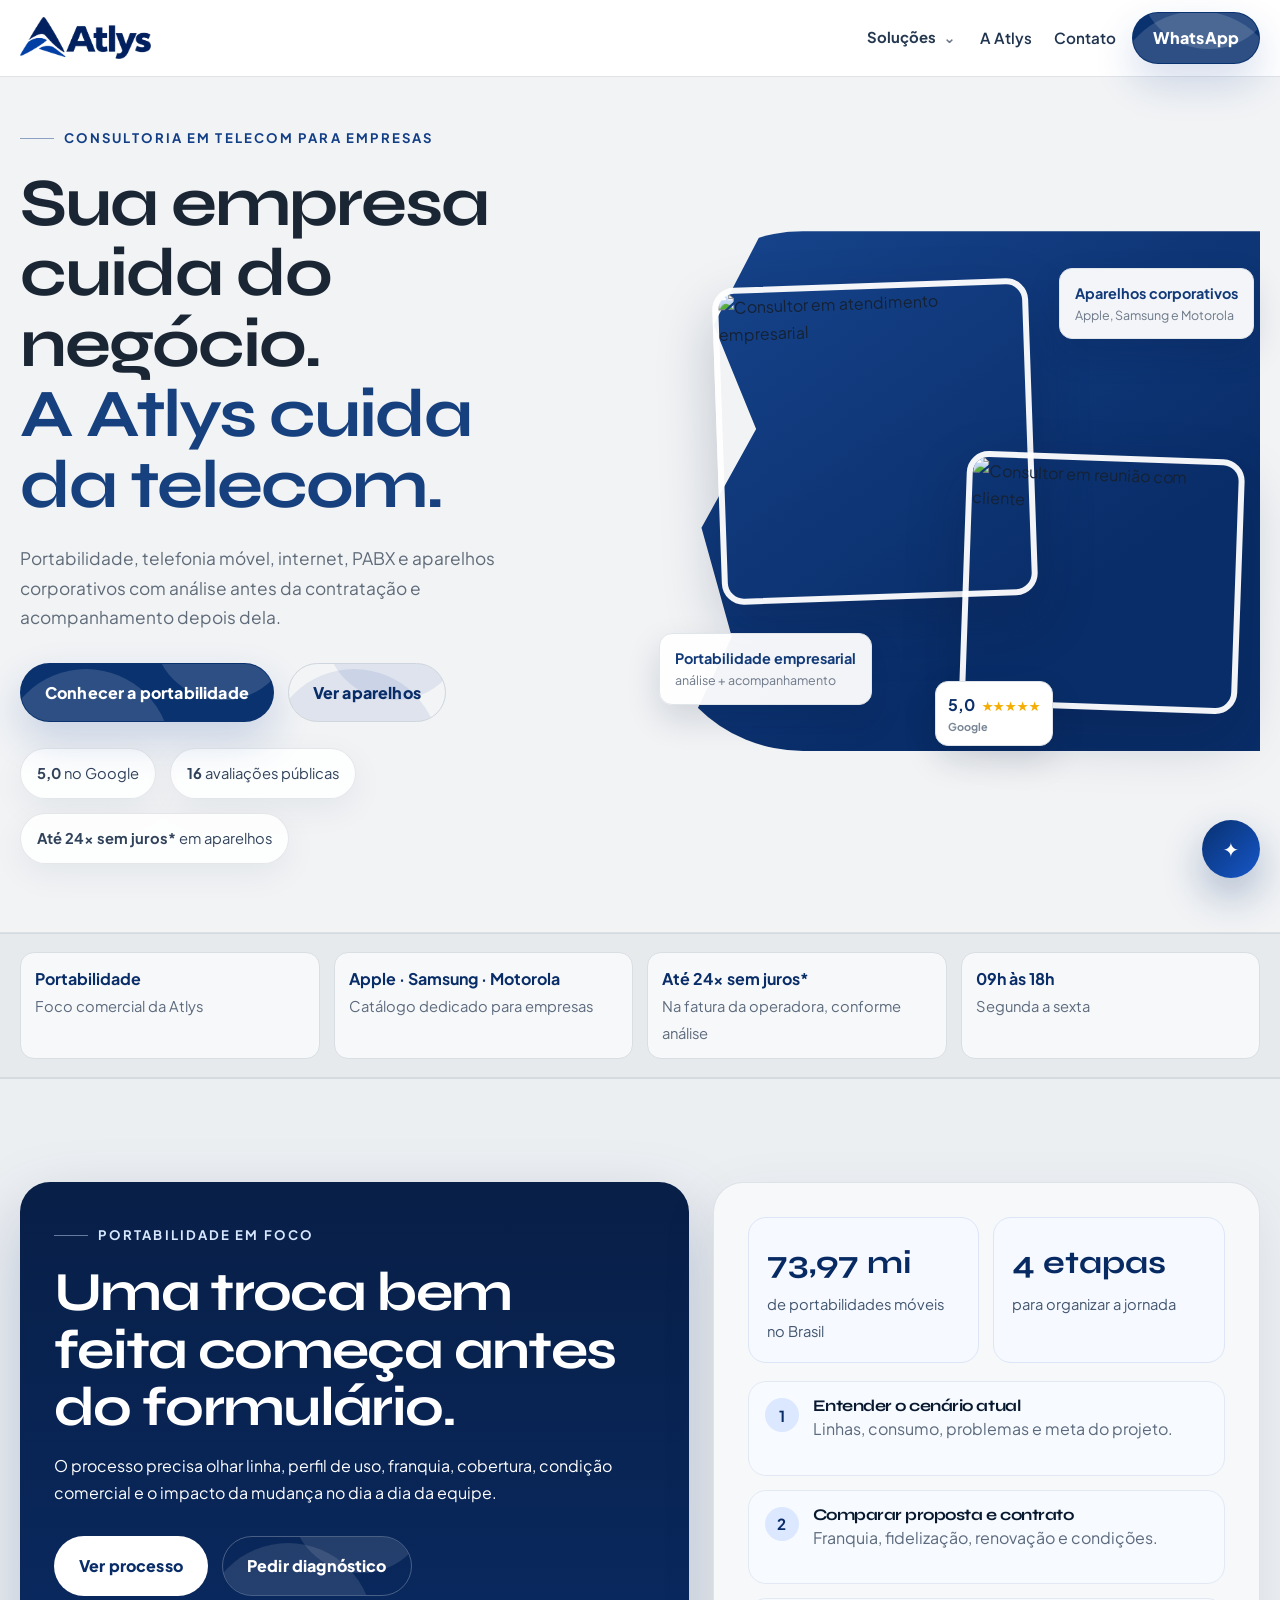
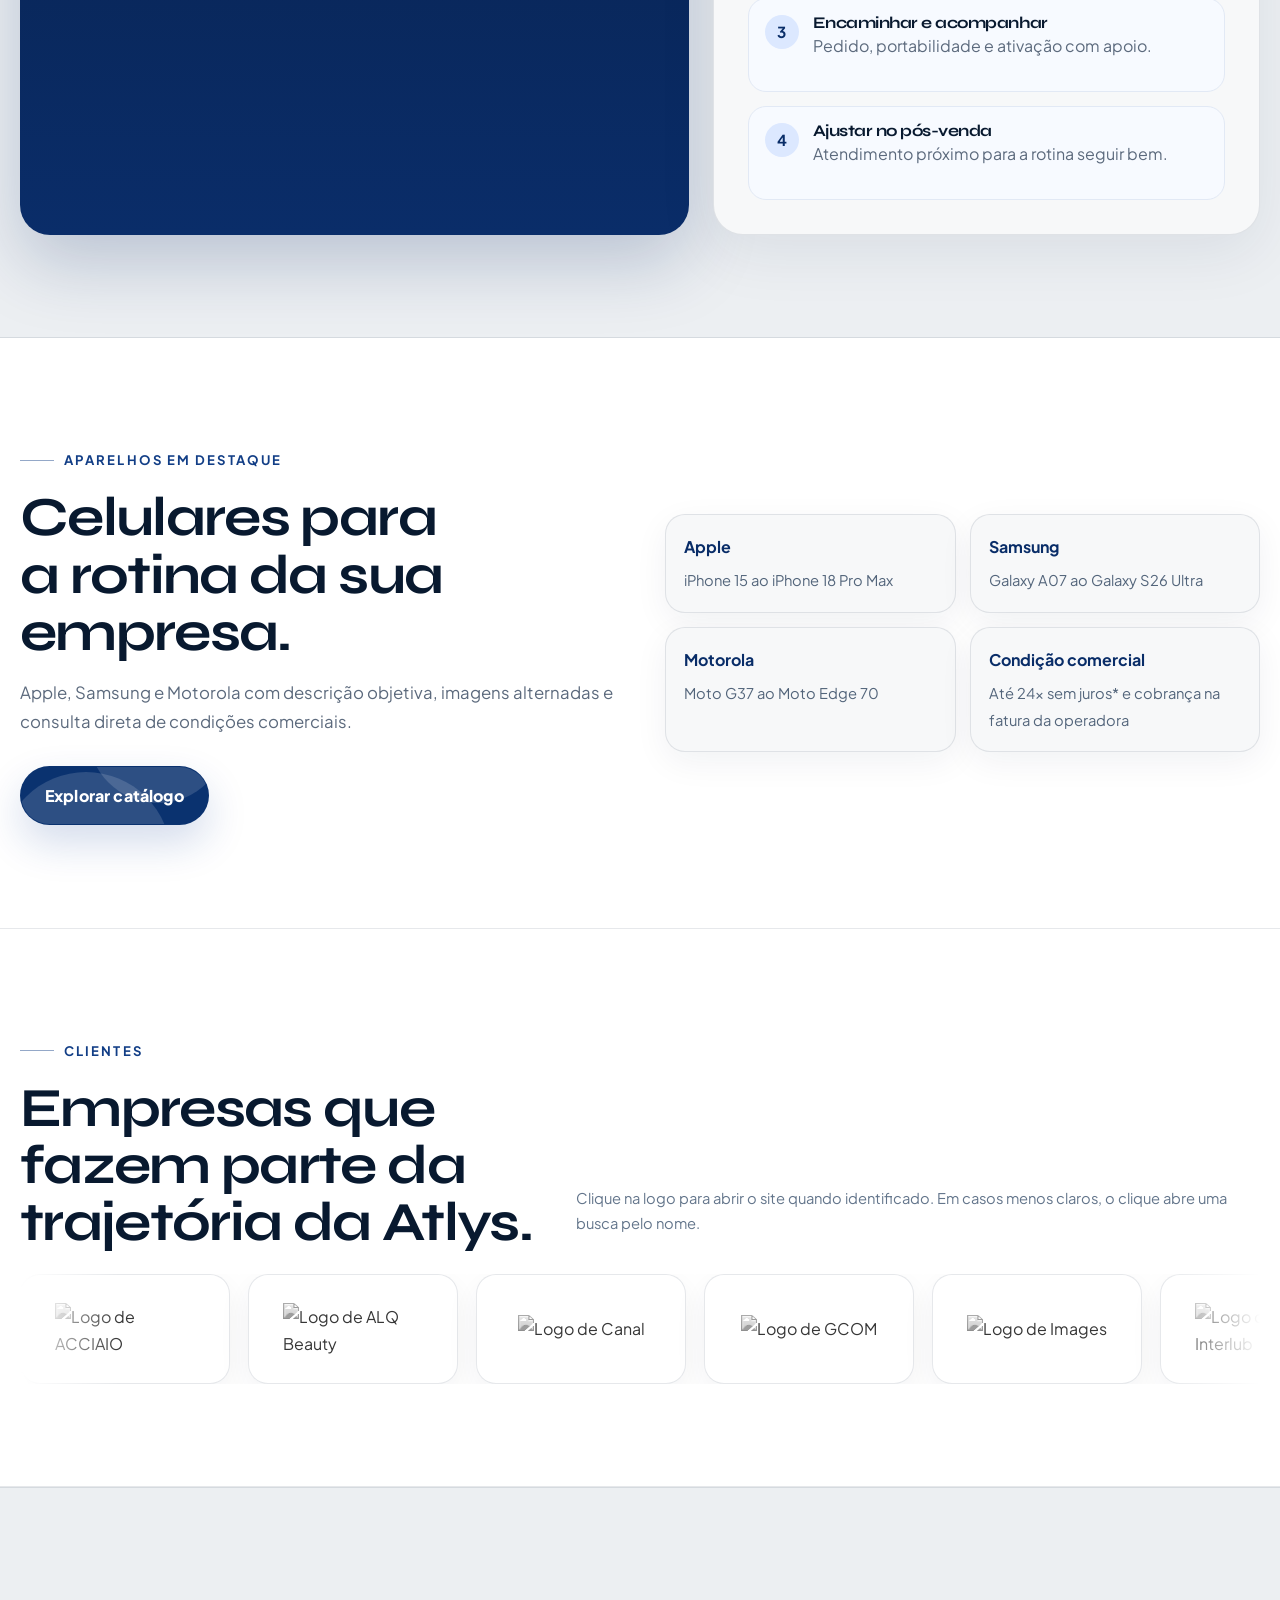
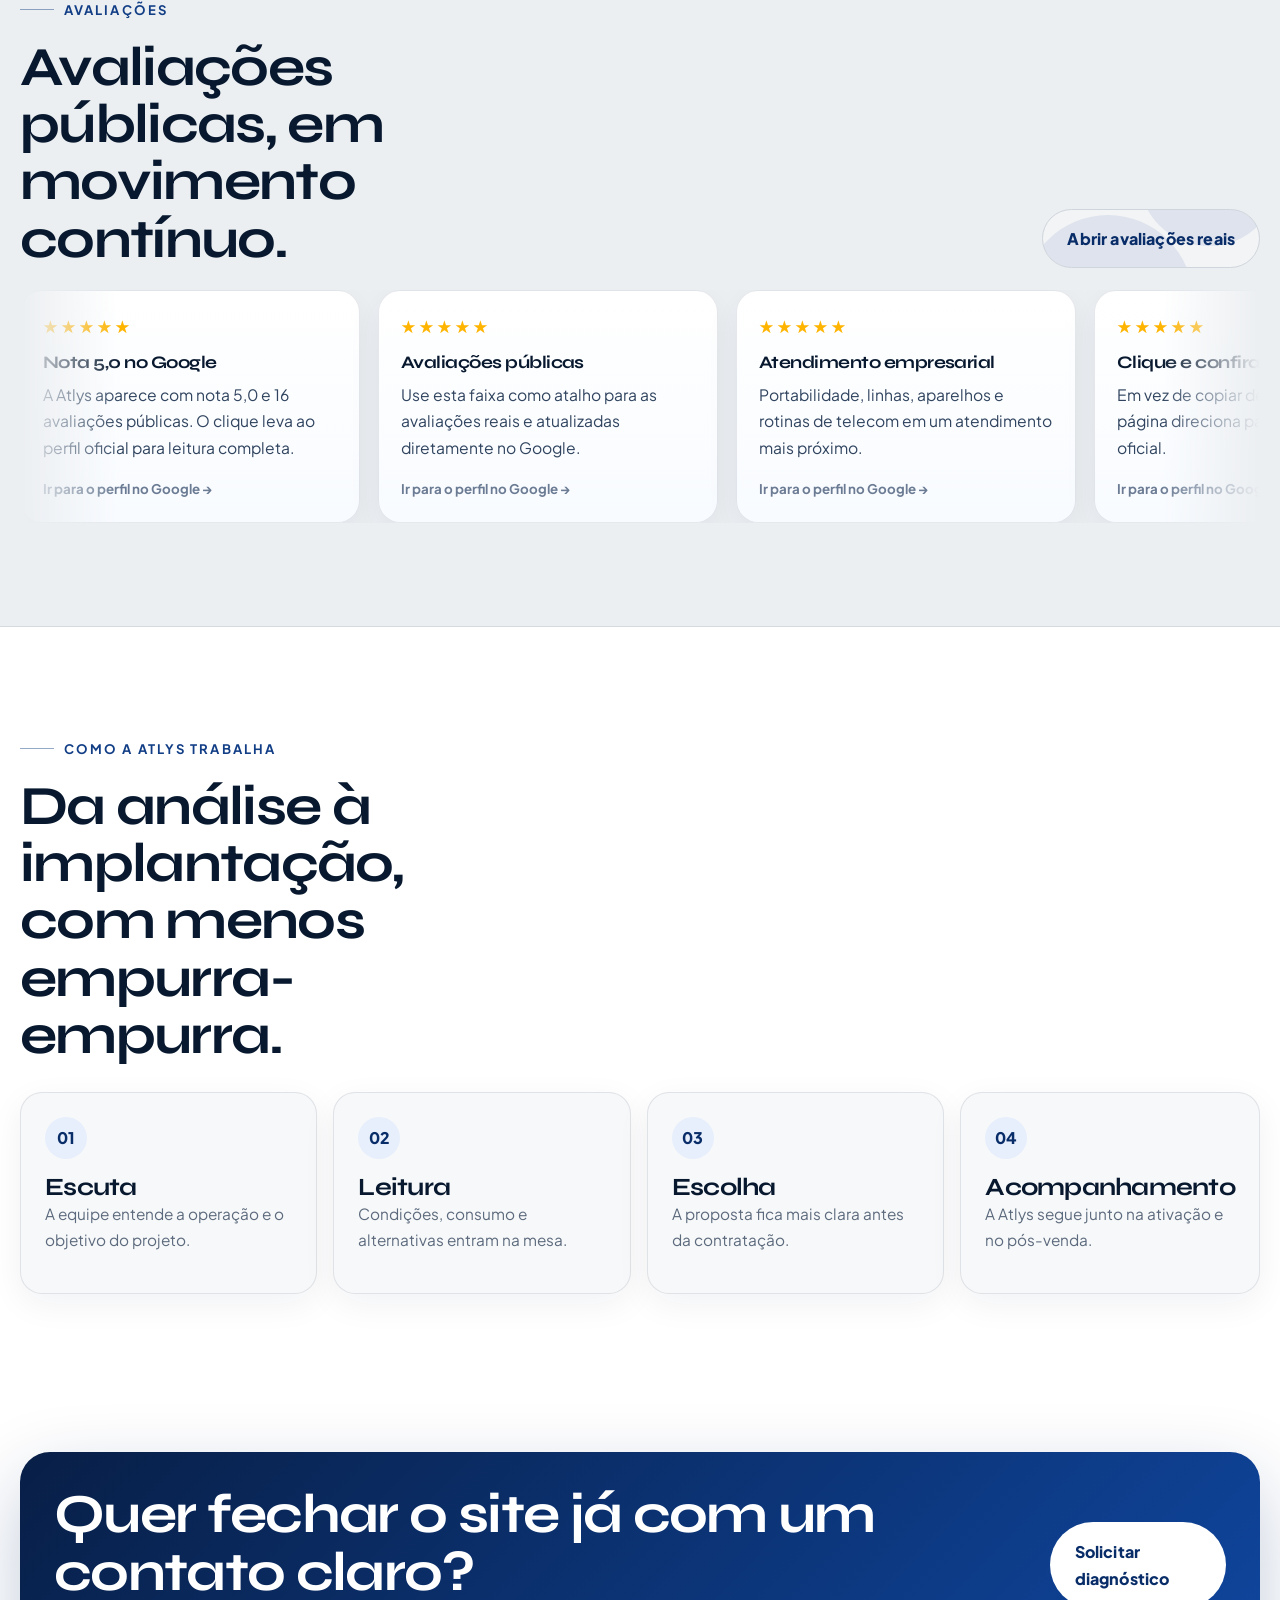
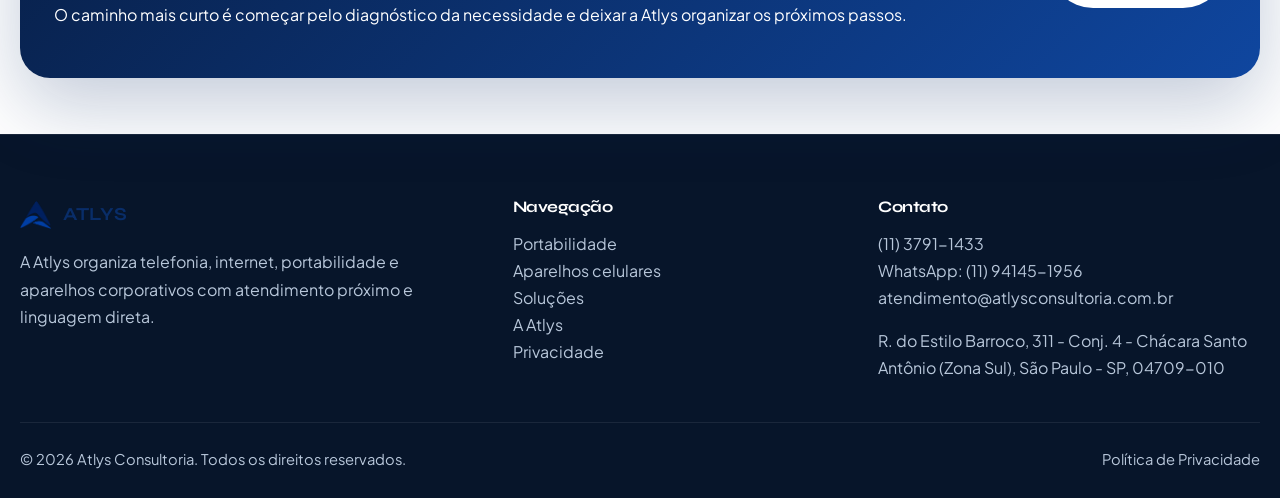
==== index.html @ c90320b7 "Add files via upload" ====
<!doctype html><html lang="pt-BR"><head><meta charset="utf-8"><meta name="viewport" content="width=device-width, initial-scale=1"><meta name="theme-color" content="#082a63"><title>Atlys Consultoria | Telecom empresarial com foco em portabilidade</title><meta name="description" content="Portabilidade empresarial, aparelhos celulares corporativos e soluções em telecom com atendimento consultivo."><meta name="robots" content="index,follow"><link rel="canonical" href="https://atlysconsultoria.com.br/"><link rel="icon" href="assets/img/logo/favicon.png" type="image/png"><link rel="stylesheet" href="assets/css/styles.css"><meta property="og:title" content="Atlys Consultoria | Telecom empresarial com foco em portabilidade"><meta property="og:description" content="Portabilidade empresarial, aparelhos celulares corporativos e soluções em telecom com atendimento consultivo."><meta property="og:type" content="website"><meta property="og:locale" content="pt_BR"></head><body>
<div class="preloader" id="preloader"><div class="loader-mark"><img class="loader-symbol" src="assets/img/logo/atlys-symbol.png" alt="Atlys símbolo"><div class="loader-word">ATLYS</div><div class="loader-sub">Consultoria em telecom</div></div></div>
<a class="skip" href="#conteudo">Ir para o conteúdo</a>
<header class="site-header"><div class="container header-inner header-compact"><a class="brand" href="index.html" aria-label="Atlys Consultoria"><img src="assets/img/logo/atlys-full.png" alt="Atlys"></a><div class="header-right"><nav class="nav compact-nav" aria-label="Navegação principal"><details class="nav-dropdown"><summary class="">Soluções</summary><div class="nav-dropdown-menu"><a href="portabilidade.html">Portabilidade</a><a href="aparelhos.html">Aparelhos celulares</a><a href="solucoes.html">Todas as soluções</a></div></details><a class="" href="sobre.html">A Atlys</a><a class="" href="contato.html">Contato</a></nav><a class="btn-blob primary header-cta" href="https://wa.me/5511941451956" target="_blank" rel="noopener"><span>WhatsApp</span></a><button class="menu-btn" id="menuBtn" aria-expanded="false" aria-controls="mobileMenu">Menu</button></div></div></header><nav class="mobile-menu" id="mobileMenu" aria-label="Menu móvel"><a href="portabilidade.html">Portabilidade</a><a href="aparelhos.html">Aparelhos celulares</a><a href="solucoes.html">Todas as soluções</a><a href="sobre.html">A Atlys</a><a href="contato.html">Contato</a><a href="https://wa.me/5511941451956" target="_blank" rel="noopener">WhatsApp</a></nav>
<main id="conteudo">
<section class="hero-v2"><div class="container hero-v2-grid"><div class="hero-v2-copy enter"><p class="eyebrow">Consultoria em telecom para empresas</p><h1>Sua empresa cuida do negócio.<br><span>A Atlys cuida da telecom.</span></h1><p class="lead">Portabilidade, telefonia móvel, internet, PABX e aparelhos corporativos com análise antes da contratação e acompanhamento depois dela.</p><div class="hero-actions"><a class="btn-blob primary" href="portabilidade.html"><span>Conhecer a portabilidade</span></a><a class="btn-blob secondary" href="aparelhos.html"><span>Ver aparelhos</span></a></div><div class="hero-proof"><span><strong>5,0</strong> no Google</span><span><strong>16</strong> avaliações públicas</span><span><strong>Até 24x sem juros*</strong> em aparelhos</span></div></div><div class="hero-v2-visual enter" aria-label="Atendimento consultivo Atlys"><div class="hero-v2-shape"></div><div class="consultant consultant-a"><img src="assets/img/misc/consultor-1.jpg" alt="Consultor em atendimento empresarial"></div><div class="consultant consultant-b"><img src="assets/img/misc/consultor-2.jpg" alt="Consultor em reunião com cliente"></div><div class="hero-float hero-float-a"><strong>Portabilidade empresarial</strong><span>análise + acompanhamento</span></div><div class="hero-float hero-float-b"><strong>Aparelhos corporativos</strong><span>Apple, Samsung e Motorola</span></div><div class="hero-rating"><strong>5,0</strong><span>★★★★★</span><small>Google</small></div></div></div></section><div class="trustbar"><div class="container trust-grid">
  <div class="trust-item"><strong>Portabilidade</strong><span>Foco comercial da Atlys</span></div>
  <div class="trust-item"><strong>Apple · Samsung · Motorola</strong><span>Catálogo dedicado para empresas</span></div>
  <div class="trust-item"><strong>Até 24x sem juros*</strong><span>Na fatura da operadora, conforme análise</span></div>
  <div class="trust-item"><strong>09h às 18h</strong><span>Segunda a sexta</span></div>
</div></div>
<section class="section soft"><div class="container port-spotlight">
  <article class="port-card enter">
    <p class="eyebrow" style="color:#d7e7ff">Portabilidade em foco</p>
    <h2>Uma troca bem feita começa antes do formulário.</h2>
    <p style="margin-top:16px">O processo precisa olhar linha, perfil de uso, franquia, cobertura, condição comercial e o impacto da mudança no dia a dia da equipe.</p>
    <div class="hero-actions"><a class="btn-blob light" href="portabilidade.html"><span>Ver processo</span></a><a class="btn-blob ghost" href="contato.html?assunto=portabilidade"><span>Pedir diagnóstico</span></a></div>
  </article>
  <article class="port-summary enter">
    <div class="metrics">
      <div class="metric" style="background:#f6f9ff;border:1px solid #dce6f6"><strong style="color:#082a63">73,97 mi</strong><span style="color:#42566f">de portabilidades móveis no Brasil</span></div>
      <div class="metric" style="background:#f6f9ff;border:1px solid #dce6f6"><strong style="color:#082a63">4 etapas</strong><span style="color:#42566f">para organizar a jornada</span></div>
    </div>
    <div class="port-steps">
      <div class="port-step"><strong>1</strong><div><h3 style="font-size:1.02rem">Entender o cenário atual</h3><p>Linhas, consumo, problemas e meta do projeto.</p></div></div>
      <div class="port-step"><strong>2</strong><div><h3 style="font-size:1.02rem">Comparar proposta e contrato</h3><p>Franquia, fidelização, renovação e condições.</p></div></div>
      <div class="port-step"><strong>3</strong><div><h3 style="font-size:1.02rem">Encaminhar e acompanhar</h3><p>Pedido, portabilidade e ativação com apoio.</p></div></div>
      <div class="port-step"><strong>4</strong><div><h3 style="font-size:1.02rem">Ajustar no pós-venda</h3><p>Atendimento próximo para a rotina seguir bem.</p></div></div>
    </div>
  </article>
</div></section>
<section class="section"><div class="container devices-teaser">
  <div class="enter">
    <p class="eyebrow">Aparelhos em destaque</p>
    <h2 class="section-title">Celulares para a rotina da sua empresa.</h2>
    <p class="section-copy" style="margin-top:18px">Apple, Samsung e Motorola com descrição objetiva, imagens alternadas e consulta direta de condições comerciais.</p>
    <div class="hero-actions"><a class="btn-blob primary" href="aparelhos.html"><span>Explorar catálogo</span></a></div>
  </div>
  <div class="devices-grid-mini enter">
    <div class="device-mini"><strong>Apple</strong><span>iPhone 15 ao iPhone 18 Pro Max</span></div>
    <div class="device-mini"><strong>Samsung</strong><span>Galaxy A07 ao Galaxy S26 Ultra</span></div>
    <div class="device-mini"><strong>Motorola</strong><span>Moto G37 ao Moto Edge 70</span></div>
    <div class="device-mini"><strong>Condição comercial</strong><span>Até 24x sem juros* e cobrança na fatura da operadora</span></div>
  </div>
</div></section>
<section class="section marquee-section"><div class="container">
  <div class="marquee-header"><div><p class="eyebrow">Clientes</p><h2 class="section-title" style="max-width:15ch">Empresas que fazem parte da trajetória da Atlys.</h2></div><p class="notice">Clique na logo para abrir o site quando identificado. Em casos menos claros, o clique abre uma busca pelo nome.</p></div>
  <div class="marquee"><div class="marquee-track slow"><a class="client-pill" href="https://www.acciaio.com.br/" target="_blank" rel="noopener" aria-label="Abrir site de ACCIAIO"><img src="assets/img/clients/acciaio.png" alt="Logo de ACCIAIO"></a><a class="client-pill" href="https://www.alqbeauty.com.br/" target="_blank" rel="noopener" aria-label="Abrir site de ALQ Beauty"><img src="assets/img/clients/alq.png" alt="Logo de ALQ Beauty"></a><a class="client-pill" href="https://www.google.com/search?q=Canal+empresa+site+oficial" target="_blank" rel="noopener" aria-label="Abrir site de Canal"><img src="assets/img/clients/canal.png" alt="Logo de Canal"></a><a class="client-pill" href="https://www.gcom.com.br/Cloud/Home/About.aspx" target="_blank" rel="noopener" aria-label="Abrir site de GCOM"><img src="assets/img/clients/gcom.jpg" alt="Logo de GCOM"></a><a class="client-pill" href="https://www.google.com/search?q=Images+empresa+site+oficial" target="_blank" rel="noopener" aria-label="Abrir site de Images"><img src="assets/img/clients/images.png" alt="Logo de Images"></a><a class="client-pill" href="https://interlub.com/pt/" target="_blank" rel="noopener" aria-label="Abrir site de Interlub"><img src="assets/img/clients/interlub.png" alt="Logo de Interlub"></a><a class="client-pill" href="https://www.google.com/search?q=Ibiza+empresa+site+oficial" target="_blank" rel="noopener" aria-label="Abrir site de Ibiza"><img src="assets/img/clients/logo-ibiza.jpg" alt="Logo de Ibiza"></a><a class="client-pill" href="https://www.tumkus.com.br/" target="_blank" rel="noopener" aria-label="Abrir site de Tumkus"><img src="assets/img/clients/logo-tumkus.jpg" alt="Logo de Tumkus"></a><a class="client-pill" href="https://www.google.com/search?q=Mamuth+empresa+site+oficial" target="_blank" rel="noopener" aria-label="Abrir site de Mamuth"><img src="assets/img/clients/mamuth.jpg" alt="Logo de Mamuth"></a><a class="client-pill" href="https://www.google.com/search?q=Mavi+empresa+site+oficial" target="_blank" rel="noopener" aria-label="Abrir site de Mavi"><img src="assets/img/clients/mavi.jpg" alt="Logo de Mavi"></a><a class="client-pill" href="https://www.google.com/search?q=Monte+Life+empresa+site+oficial" target="_blank" rel="noopener" aria-label="Abrir site de Monte Life"><img src="assets/img/clients/monte-life.jpg" alt="Logo de Monte Life"></a><a class="client-pill" href="https://www.google.com/search?q=Omega+empresa+site+oficial" target="_blank" rel="noopener" aria-label="Abrir site de Omega"><img src="assets/img/clients/omega.png" alt="Logo de Omega"></a><a class="client-pill" href="https://www.google.com/search?q=Sinarmas+site+oficial" target="_blank" rel="noopener" aria-label="Abrir site de Sinarmas"><img src="assets/img/clients/sinarmas.png" alt="Logo de Sinarmas"></a><a class="client-pill" href="https://www.solupack.com.br/pt/" target="_blank" rel="noopener" aria-label="Abrir site de Solupack"><img src="assets/img/clients/solupack.png" alt="Logo de Solupack"></a><a class="client-pill" href="https://www.google.com/search?q=Vera+Cruz+empresa+site+oficial" target="_blank" rel="noopener" aria-label="Abrir site de Vera Cruz"><img src="assets/img/clients/vera-cruz.png" alt="Logo de Vera Cruz"></a><a class="client-pill" href="https://www.google.com/search?q=Vortex+empresa+site+oficial" target="_blank" rel="noopener" aria-label="Abrir site de Vortex"><img src="assets/img/clients/vortex.png" alt="Logo de Vortex"></a><a class="client-pill" href="https://www.google.com/search?q=AMS+empresa+site+oficial" target="_blank" rel="noopener" aria-label="Abrir site de AMS"><img src="assets/img/clients/logo-ams.jpg" alt="Logo de AMS"></a><a class="client-pill" href="https://www.google.com/search?q=Livro+ou+Livre+empresa+site+oficial" target="_blank" rel="noopener" aria-label="Abrir site de Livre"><img src="assets/img/clients/logo-livre.png" alt="Logo de Livre"></a><a class="client-pill" href="https://www.google.com/search?q=Everton+35+anos+empresa+site+oficial" target="_blank" rel="noopener" aria-label="Abrir site de Everton 35 anos"><img src="assets/img/clients/logo-everton-35-anos.png" alt="Logo de Everton 35 anos"></a><a class="client-pill" href="https://luporini.com.br/" target="_blank" rel="noopener" aria-label="Abrir site de Luporini"><img src="assets/img/clients/logo-luporini.png" alt="Logo de Luporini"></a><a class="client-pill" href="https://www.sodiedoces.com.br/" target="_blank" rel="noopener" aria-label="Abrir site de Sodiê Doces"><img src="assets/img/clients/logo-sodie.png" alt="Logo de Sodiê Doces"></a><a class="client-pill" href="https://www.google.com/search?q=cliente+site+oficial" target="_blank" rel="noopener" aria-label="Abrir site de Cliente"><img src="assets/img/clients/logo.png" alt="Logo de Cliente"></a><a class="client-pill" href="https://www.acciaio.com.br/" target="_blank" rel="noopener" aria-label="Abrir site de ACCIAIO"><img src="assets/img/clients/acciaio.png" alt="Logo de ACCIAIO"></a><a class="client-pill" href="https://www.alqbeauty.com.br/" target="_blank" rel="noopener" aria-label="Abrir site de ALQ Beauty"><img src="assets/img/clients/alq.png" alt="Logo de ALQ Beauty"></a><a class="client-pill" href="https://www.google.com/search?q=Canal+empresa+site+oficial" target="_blank" rel="noopener" aria-label="Abrir site de Canal"><img src="assets/img/clients/canal.png" alt="Logo de Canal"></a><a class="client-pill" href="https://www.gcom.com.br/Cloud/Home/About.aspx" target="_blank" rel="noopener" aria-label="Abrir site de GCOM"><img src="assets/img/clients/gcom.jpg" alt="Logo de GCOM"></a><a class="client-pill" href="https://www.google.com/search?q=Images+empresa+site+oficial" target="_blank" rel="noopener" aria-label="Abrir site de Images"><img src="assets/img/clients/images.png" alt="Logo de Images"></a><a class="client-pill" href="https://interlub.com/pt/" target="_blank" rel="noopener" aria-label="Abrir site de Interlub"><img src="assets/img/clients/interlub.png" alt="Logo de Interlub"></a><a class="client-pill" href="https://www.google.com/search?q=Ibiza+empresa+site+oficial" target="_blank" rel="noopener" aria-label="Abrir site de Ibiza"><img src="assets/img/clients/logo-ibiza.jpg" alt="Logo de Ibiza"></a><a class="client-pill" href="https://www.tumkus.com.br/" target="_blank" rel="noopener" aria-label="Abrir site de Tumkus"><img src="assets/img/clients/logo-tumkus.jpg" alt="Logo de Tumkus"></a><a class="client-pill" href="https://www.google.com/search?q=Mamuth+empresa+site+oficial" target="_blank" rel="noopener" aria-label="Abrir site de Mamuth"><img src="assets/img/clients/mamuth.jpg" alt="Logo de Mamuth"></a><a class="client-pill" href="https://www.google.com/search?q=Mavi+empresa+site+oficial" target="_blank" rel="noopener" aria-label="Abrir site de Mavi"><img src="assets/img/clients/mavi.jpg" alt="Logo de Mavi"></a><a class="client-pill" href="https://www.google.com/search?q=Monte+Life+empresa+site+oficial" target="_blank" rel="noopener" aria-label="Abrir site de Monte Life"><img src="assets/img/clients/monte-life.jpg" alt="Logo de Monte Life"></a><a class="client-pill" href="https://www.google.com/search?q=Omega+empresa+site+oficial" target="_blank" rel="noopener" aria-label="Abrir site de Omega"><img src="assets/img/clients/omega.png" alt="Logo de Omega"></a><a class="client-pill" href="https://www.google.com/search?q=Sinarmas+site+oficial" target="_blank" rel="noopener" aria-label="Abrir site de Sinarmas"><img src="assets/img/clients/sinarmas.png" alt="Logo de Sinarmas"></a><a class="client-pill" href="https://www.solupack.com.br/pt/" target="_blank" rel="noopener" aria-label="Abrir site de Solupack"><img src="assets/img/clients/solupack.png" alt="Logo de Solupack"></a><a class="client-pill" href="https://www.google.com/search?q=Vera+Cruz+empresa+site+oficial" target="_blank" rel="noopener" aria-label="Abrir site de Vera Cruz"><img src="assets/img/clients/vera-cruz.png" alt="Logo de Vera Cruz"></a><a class="client-pill" href="https://www.google.com/search?q=Vortex+empresa+site+oficial" target="_blank" rel="noopener" aria-label="Abrir site de Vortex"><img src="assets/img/clients/vortex.png" alt="Logo de Vortex"></a><a class="client-pill" href="https://www.google.com/search?q=AMS+empresa+site+oficial" target="_blank" rel="noopener" aria-label="Abrir site de AMS"><img src="assets/img/clients/logo-ams.jpg" alt="Logo de AMS"></a><a class="client-pill" href="https://www.google.com/search?q=Livro+ou+Livre+empresa+site+oficial" target="_blank" rel="noopener" aria-label="Abrir site de Livre"><img src="assets/img/clients/logo-livre.png" alt="Logo de Livre"></a><a class="client-pill" href="https://www.google.com/search?q=Everton+35+anos+empresa+site+oficial" target="_blank" rel="noopener" aria-label="Abrir site de Everton 35 anos"><img src="assets/img/clients/logo-everton-35-anos.png" alt="Logo de Everton 35 anos"></a><a class="client-pill" href="https://luporini.com.br/" target="_blank" rel="noopener" aria-label="Abrir site de Luporini"><img src="assets/img/clients/logo-luporini.png" alt="Logo de Luporini"></a><a class="client-pill" href="https://www.sodiedoces.com.br/" target="_blank" rel="noopener" aria-label="Abrir site de Sodiê Doces"><img src="assets/img/clients/logo-sodie.png" alt="Logo de Sodiê Doces"></a><a class="client-pill" href="https://www.google.com/search?q=cliente+site+oficial" target="_blank" rel="noopener" aria-label="Abrir site de Cliente"><img src="assets/img/clients/logo.png" alt="Logo de Cliente"></a></div></div></div></section>
<section class="section soft"><div class="container">
  <div class="marquee-header"><div><p class="eyebrow">Avaliações</p><h2 class="section-title" style="max-width:14ch">Avaliações públicas, em movimento contínuo.</h2></div><a class="btn-blob secondary" href="https://www.google.com/search?q=atlys+consult%C3%B3ria#lrd=0x1651f0ea874f283:0xb51869d334911faf,1,,,," target="_blank" rel="noopener"><span>Abrir avaliações reais</span></a></div>
  <div class="marquee"><div class="marquee-track"><a class="review-pill" href="https://www.google.com/search?q=atlys+consult%C3%B3ria#lrd=0x1651f0ea874f283:0xb51869d334911faf,1,,,," target="_blank" rel="noopener"><div class="stars">★★★★★</div><h3 style="font-size:1.1rem;margin-bottom:10px">Nota 5,0 no Google</h3><p>A Atlys aparece com nota 5,0 e 16 avaliações públicas. O clique leva ao perfil oficial para leitura completa.</p><small>Ir para o perfil no Google →</small></a><a class="review-pill" href="https://www.google.com/search?q=atlys+consult%C3%B3ria#lrd=0x1651f0ea874f283:0xb51869d334911faf,1,,,," target="_blank" rel="noopener"><div class="stars">★★★★★</div><h3 style="font-size:1.1rem;margin-bottom:10px">Avaliações públicas</h3><p>Use esta faixa como atalho para as avaliações reais e atualizadas diretamente no Google.</p><small>Ir para o perfil no Google →</small></a><a class="review-pill" href="https://www.google.com/search?q=atlys+consult%C3%B3ria#lrd=0x1651f0ea874f283:0xb51869d334911faf,1,,,," target="_blank" rel="noopener"><div class="stars">★★★★★</div><h3 style="font-size:1.1rem;margin-bottom:10px">Atendimento empresarial</h3><p>Portabilidade, linhas, aparelhos e rotinas de telecom em um atendimento mais próximo.</p><small>Ir para o perfil no Google →</small></a><a class="review-pill" href="https://www.google.com/search?q=atlys+consult%C3%B3ria#lrd=0x1651f0ea874f283:0xb51869d334911faf,1,,,," target="_blank" rel="noopener"><div class="stars">★★★★★</div><h3 style="font-size:1.1rem;margin-bottom:10px">Clique e confira</h3><p>Em vez de copiar depoimentos soltos, a página direciona para a fonte pública oficial.</p><small>Ir para o perfil no Google →</small></a><a class="review-pill" href="https://www.google.com/search?q=atlys+consult%C3%B3ria#lrd=0x1651f0ea874f283:0xb51869d334911faf,1,,,," target="_blank" rel="noopener"><div class="stars">★★★★★</div><h3 style="font-size:1.1rem;margin-bottom:10px">Nota 5,0 no Google</h3><p>A Atlys aparece com nota 5,0 e 16 avaliações públicas. O clique leva ao perfil oficial para leitura completa.</p><small>Ir para o perfil no Google →</small></a><a class="review-pill" href="https://www.google.com/search?q=atlys+consult%C3%B3ria#lrd=0x1651f0ea874f283:0xb51869d334911faf,1,,,," target="_blank" rel="noopener"><div class="stars">★★★★★</div><h3 style="font-size:1.1rem;margin-bottom:10px">Avaliações públicas</h3><p>Use esta faixa como atalho para as avaliações reais e atualizadas diretamente no Google.</p><small>Ir para o perfil no Google →</small></a><a class="review-pill" href="https://www.google.com/search?q=atlys+consult%C3%B3ria#lrd=0x1651f0ea874f283:0xb51869d334911faf,1,,,," target="_blank" rel="noopener"><div class="stars">★★★★★</div><h3 style="font-size:1.1rem;margin-bottom:10px">Atendimento empresarial</h3><p>Portabilidade, linhas, aparelhos e rotinas de telecom em um atendimento mais próximo.</p><small>Ir para o perfil no Google →</small></a><a class="review-pill" href="https://www.google.com/search?q=atlys+consult%C3%B3ria#lrd=0x1651f0ea874f283:0xb51869d334911faf,1,,,," target="_blank" rel="noopener"><div class="stars">★★★★★</div><h3 style="font-size:1.1rem;margin-bottom:10px">Clique e confira</h3><p>Em vez de copiar depoimentos soltos, a página direciona para a fonte pública oficial.</p><small>Ir para o perfil no Google →</small></a></div></div></div></section>
<section class="section"><div class="container"><p class="eyebrow">Como a Atlys trabalha</p><h2 class="section-title">Da análise à implantação, com menos empurra-empurra.</h2><div class="steps" style="margin-top:28px"><div class="step enter"><span>01</span><h3>Escuta</h3><p>A equipe entende a operação e o objetivo do projeto.</p></div><div class="step enter"><span>02</span><h3>Leitura</h3><p>Condições, consumo e alternativas entram na mesa.</p></div><div class="step enter"><span>03</span><h3>Escolha</h3><p>A proposta fica mais clara antes da contratação.</p></div><div class="step enter"><span>04</span><h3>Acompanhamento</h3><p>A Atlys segue junto na ativação e no pós-venda.</p></div></div></div></section>
<section class="section compact"><div class="container"><div class="cta-box enter"><div><h2>Quer fechar o site já com um contato claro?</h2><p>O caminho mais curto é começar pelo diagnóstico da necessidade e deixar a Atlys organizar os próximos passos.</p></div><a class="btn-blob light" href="contato.html"><span>Solicitar diagnóstico</span></a></div></div></section>
</main><footer class="footer"><div class="container">
      <div class="footer-grid">
        <div>
          <div class="inline-logo"><img src="assets/img/logo/atlys-symbol.png" alt="Símbolo Atlys"><strong>ATLYS</strong></div>
          <p style="max-width:440px;margin-top:18px">A Atlys organiza telefonia, internet, portabilidade e aparelhos corporativos com atendimento próximo e linguagem direta.</p>
        </div>
        <div>
          <h4>Navegação</h4>
          <p><a href="portabilidade.html">Portabilidade</a><br><a href="aparelhos.html">Aparelhos celulares</a><br><a href="solucoes.html">Soluções</a><br><a href="sobre.html">A Atlys</a><br><a href="privacidade.html">Privacidade</a></p>
        </div>
        <div>
          <h4>Contato</h4>
          <p><a href="tel:+551137911433">(11) 3791-1433</a><br><a href="https://wa.me/5511941451956" target="_blank" rel="noopener">WhatsApp: (11) 94145-1956</a><br><a href="mailto:atendimento@atlysconsultoria.com.br">atendimento@atlysconsultoria.com.br</a></p>
          <p>R. do Estilo Barroco, 311 - Conj. 4 - Chácara Santo Antônio (Zona Sul), São Paulo - SP, 04709-010</p>
        </div>
      </div>
      <div class="footer-bottom"><span>© 2026 Atlys Consultoria. Todos os direitos reservados.</span><span><a href="privacidade.html">Política de Privacidade</a></span></div>
    </div></footer>
    <button class="assistant-launch" id="assistantLaunch" aria-label="Abrir pré-atendimento">✦</button>
    <aside class="assistant" id="assistant" aria-label="Pré-atendimento Atlys">
      <div class="assistant-head"><div><strong>Atlys • Pré-atendimento</strong><small>Online • resposta imediata</small></div><button class="assistant-close" id="assistantClose" aria-label="Fechar">×</button></div>
      <div class="chat-log" id="chatLog"></div>
      <div class="chat-input-wrap" id="chatInputWrap"><input class="chat-input" id="chatInput" placeholder="Digite sua resposta"><button class="chat-send" id="chatSend">Enviar</button></div>
    </aside>
    <script src="assets/js/devices-data.js"></script>
    <script src="assets/js/app.js"></script></body></html>
---- assets/css/styles.css ----
@import url('https://fonts.googleapis.com/css2?family=Plus+Jakarta+Sans:wght@300;400;500;600;700;800&family=Syne:wght@500;700;800&display=swap');
:root{
  --bg:#f4f6f8;
  --surface:#ffffff;
  --surface-2:#eef2f6;
  --text:#152235;
  --text-soft:#5c6a7d;
  --line:rgba(16,34,58,.10);
  --navy:#082a63;
  --navy-2:#0e3f98;
  --accent:#1b57c5;
  --accent-soft:#dbe7ff;
  --radius:18px;
  --radius-sm:12px;
  --shadow:0 18px 60px rgba(9,32,71,.08);
  --shadow-soft:0 10px 34px rgba(9,32,71,.06);
  --max:1240px;
}
*{box-sizing:border-box}
html{scroll-behavior:smooth}
body{margin:0;font-family:'Plus Jakarta Sans',system-ui,sans-serif;color:var(--text);background:linear-gradient(180deg,#fbfcfd 0%, #f4f6f8 100%);line-height:1.7;-webkit-font-smoothing:antialiased;text-rendering:optimizeLegibility}
a{text-decoration:none;color:inherit}
img{max-width:100%;display:block}
button,input,textarea,select{font:inherit}
.container{width:min(calc(100% - 32px), var(--max)); margin-inline:auto}
.skip{position:absolute;left:-999px;top:auto;width:1px;height:1px;overflow:hidden}
.skip:focus{left:16px;top:16px;width:auto;height:auto;padding:10px 14px;border-radius:12px;background:#fff;z-index:5000;box-shadow:var(--shadow-soft)}
.section{padding:clamp(64px,8vw,112px) 0;position:relative}
.section.compact{padding:56px 0}
.section.soft{background:linear-gradient(180deg,rgba(255,255,255,.8),rgba(240,244,249,.9));border-top:1px solid var(--line);border-bottom:1px solid var(--line)}
.eyebrow{display:inline-flex;align-items:center;gap:10px;color:var(--navy-2);font-weight:700;font-size:.82rem;letter-spacing:.16em;text-transform:uppercase;margin:0 0 18px}
.eyebrow::before{content:'';width:34px;height:1px;background:currentColor;opacity:.45}
h1,h2,h3,h4{font-family:'Syne',sans-serif;line-height:1.04;letter-spacing:-.03em;margin:0;color:#08192f}
h1{font-size:clamp(2.8rem,6vw,5.4rem)}
h2{font-size:clamp(2rem,4.3vw,3.6rem)}
h3{font-size:clamp(1.15rem,2vw,1.55rem)}
p{margin:0 0 1rem;color:var(--text-soft)}
.section-title{max-width:11ch}
.section-copy{max-width:720px;font-size:1.05rem}
.grid-2{display:grid;grid-template-columns:1.05fr .95fr;gap:32px}
@media (max-width:980px){.grid-2{grid-template-columns:1fr}}
.site-header{position:sticky;top:0;z-index:1200;background:rgba(255,255,255,.78);backdrop-filter:blur(18px);border-bottom:1px solid rgba(10,38,81,.08)}
.header-inner{display:flex;align-items:center;justify-content:space-between;gap:28px;min-height:84px}
.brand{display:flex;align-items:center;gap:14px;flex-shrink:0}
.brand img{height:42px;width:auto}
.brand-separator{display:flex;align-items:center;gap:12px}
.brand-separator .symbol{height:34px;width:auto}
.brand-separator strong{font-family:'Syne',sans-serif;font-size:1.48rem;letter-spacing:.02em;color:var(--navy)}
.nav{display:flex;align-items:center;gap:22px;flex:1;justify-content:center}
.nav a{position:relative;color:#20344f;font-weight:600;font-size:.95rem;padding:10px 2px;transition:.3s ease}
.nav a::after{content:'';position:absolute;left:0;right:0;bottom:4px;height:2px;border-radius:2px;background:var(--accent);transform:scaleX(0);transform-origin:left;transition:.3s ease}
.nav a:hover,.nav a.active{color:var(--navy)}
.nav a:hover::after,.nav a.active::after{transform:scaleX(1)}
.header-actions{display:flex;align-items:center;gap:12px}
.menu-btn{display:none;border:1px solid var(--line);background:#fff;padding:10px 14px;border-radius:12px;font-weight:700;color:var(--navy)}
.mobile-menu{display:none;border-bottom:1px solid var(--line);background:#fff}
.mobile-menu a{display:block;padding:14px 16px;border-top:1px solid var(--line);font-weight:600}
.mobile-menu.open{display:block}
@media(max-width:1060px){.nav,.header-actions{display:none}.menu-btn{display:inline-flex}}
.hero{padding:clamp(34px,5vw,60px) 0 clamp(40px,7vw,86px);position:relative;overflow:hidden}
.hero::before{content:'';position:absolute;inset:0;background:radial-gradient(circle at 12% 15%, rgba(14,63,152,.10) 0, transparent 28%), radial-gradient(circle at 88% 18%, rgba(8,42,99,.09) 0, transparent 22%), linear-gradient(180deg, rgba(255,255,255,.75), transparent)}
.hero-grid{display:grid;grid-template-columns:1.15fr .85fr;gap:34px;align-items:end;position:relative}
.hero-copy{padding-top:24px}
.hero-copy .lead{font-size:1.08rem;max-width:700px;margin-top:22px}
.hero-copy h1 span{color:var(--navy-2)}
.hero-actions{display:flex;gap:14px;flex-wrap:wrap;margin-top:30px}
.hero-proof{display:flex;gap:14px;flex-wrap:wrap;margin-top:26px}
.hero-proof span{padding:12px 16px;background:rgba(255,255,255,.85);border:1px solid var(--line);border-radius:999px;font-size:.92rem;color:#31435b;box-shadow:var(--shadow-soft)}
.hero-panel{background:linear-gradient(160deg,#082a63 0%, #0b347a 60%, #114cab 100%);color:#fff;padding:32px;border-radius:28px;box-shadow:0 28px 80px rgba(8,42,99,.25);position:relative;overflow:hidden;min-height:460px}
.hero-panel::before{content:'';position:absolute;width:420px;height:420px;border-radius:50%;background:rgba(255,255,255,.08);right:-150px;top:-110px}
.hero-panel::after{content:'';position:absolute;width:320px;height:320px;border-radius:50%;background:rgba(255,255,255,.06);left:-140px;bottom:-160px}
.hero-kicker{display:inline-flex;align-items:center;gap:8px;padding:8px 12px;background:rgba(255,255,255,.10);border:1px solid rgba(255,255,255,.15);border-radius:999px;font-size:.82rem;text-transform:uppercase;letter-spacing:.14em}
.hero-panel h2{color:#fff;font-size:clamp(2rem,3.5vw,3rem);max-width:11ch;margin-top:22px}
.hero-panel p{color:rgba(255,255,255,.82);margin-top:14px;max-width:40ch}
.bullets{list-style:none;padding:0;margin:24px 0 0;display:grid;gap:12px}
.bullets li{display:flex;align-items:flex-start;gap:12px;color:#eef5ff}
.bullets .dot{width:26px;height:26px;border-radius:50%;display:inline-grid;place-items:center;background:rgba(255,255,255,.13);flex-shrink:0;font-size:.85rem}
.hero-side-tag{position:absolute;right:24px;bottom:24px;padding:12px 14px;border-radius:16px;background:rgba(255,255,255,.12);backdrop-filter:blur(8px);border:1px solid rgba(255,255,255,.16);font-weight:700}
@media(max-width:980px){.hero-grid{grid-template-columns:1fr}.hero-panel{min-height:unset}}
.trustbar{border-top:1px solid var(--line);border-bottom:1px solid var(--line);background:rgba(255,255,255,.8)}
.trust-grid{display:grid;grid-template-columns:repeat(4,1fr);gap:14px;padding:18px 0}
.trust-item{padding:12px 14px;border-radius:14px;background:linear-gradient(180deg,#fff,#f7f9fc);border:1px solid var(--line)}
.trust-item strong{display:block;font-size:1rem;color:var(--navy)}
.trust-item span{font-size:.92rem;color:var(--text-soft)}
@media(max-width:900px){.trust-grid{grid-template-columns:1fr 1fr}}
@media(max-width:560px){.trust-grid{grid-template-columns:1fr}}
.feature-layout{display:grid;grid-template-columns:1.2fr .8fr;gap:26px;align-items:start}
.feature-main{background:var(--surface);border-radius:28px;padding:32px;box-shadow:var(--shadow);border:1px solid var(--line)}
.feature-side{display:grid;gap:16px}
.feature-card{background:linear-gradient(180deg,#fff,#f8fbff);border:1px solid var(--line);border-radius:22px;padding:26px;box-shadow:var(--shadow-soft)}
.feature-card.highlight{background:linear-gradient(180deg,#0a2d69,#103f90);color:#fff;border:none}
.feature-card.highlight h3,.feature-card.highlight p{color:#fff}
.feature-chip{display:inline-flex;padding:8px 12px;background:#e8f0ff;border-radius:999px;font-weight:700;font-size:.82rem;color:var(--navy-2)}
.feature-card.highlight .feature-chip{background:rgba(255,255,255,.14);color:#fff}
.service-list{display:grid;grid-template-columns:repeat(3,1fr);gap:16px;margin-top:26px}
.service-item{background:#fff;border:1px solid var(--line);border-radius:18px;padding:22px;transition:.3s ease;box-shadow:var(--shadow-soft)}
.service-item:hover{transform:translateY(-4px);box-shadow:0 18px 44px rgba(15,42,88,.08)}
.service-item p{font-size:.95rem;margin-top:10px}
.service-item .index{display:inline-flex;width:34px;height:34px;border-radius:50%;background:#eef3fb;align-items:center;justify-content:center;font-weight:800;color:var(--accent);margin-bottom:12px}
@media(max-width:980px){.feature-layout,.service-list{grid-template-columns:1fr}}
.port-spotlight{display:grid;grid-template-columns:1.1fr .9fr;gap:24px;align-items:stretch}
.port-card{background:linear-gradient(180deg,#081f47,#0a2d69);color:#fff;border-radius:30px;padding:34px;position:relative;overflow:hidden;box-shadow:0 28px 70px rgba(8,42,99,.22)}
.port-card h2,.port-card p{color:#fff}
.metrics{display:grid;grid-template-columns:repeat(2,1fr);gap:14px}
.metric{background:rgba(255,255,255,.08);border:1px solid rgba(255,255,255,.12);border-radius:18px;padding:18px}
.metric strong{display:block;font-family:'Syne';font-size:2rem;color:#fff}
.metric span{color:rgba(255,255,255,.82);font-size:.92rem}
.port-summary{background:#fff;border:1px solid var(--line);border-radius:30px;padding:34px;box-shadow:var(--shadow)}
.port-steps{display:grid;gap:14px;margin-top:18px}
.port-step{display:flex;gap:14px;padding:16px;border-radius:18px;background:#f7faff;border:1px solid #e2e9f5}
.port-step strong{display:inline-grid;place-items:center;width:34px;height:34px;border-radius:50%;background:#dce8ff;color:var(--navy);font-size:.95rem;flex-shrink:0}
@media(max-width:980px){.port-spotlight{grid-template-columns:1fr}}
.marquee-section{overflow:hidden;border-top:1px solid var(--line);border-bottom:1px solid var(--line);background:#fff}
.marquee-header{display:flex;justify-content:space-between;align-items:end;gap:16px;margin-bottom:22px}
.marquee{position:relative;overflow:hidden;mask-image:linear-gradient(90deg,transparent,black 8%,black 92%,transparent)}
.marquee-track{display:flex;gap:18px;width:max-content;animation:scrollX 44s linear infinite}
.marquee-track.slow{animation-duration:70s}
.marquee:hover .marquee-track{animation-play-state:paused}
@keyframes scrollX{from{transform:translateX(0)}to{transform:translateX(-50%)}}
.client-pill,.review-pill{flex:0 0 auto}
.client-pill{display:flex;align-items:center;justify-content:center;background:#fff;border:1px solid var(--line);border-radius:20px;padding:22px;min-width:210px;min-height:110px;box-shadow:var(--shadow-soft);transition:.3s ease}
.client-pill:hover{transform:translateY(-4px)}
.client-pill img{max-width:140px;max-height:52px;object-fit:contain;filter:grayscale(1);opacity:.9;transition:.3s ease}
.client-pill:hover img{filter:none;opacity:1}
.review-pill{min-width:340px;max-width:340px;background:linear-gradient(180deg,#fff,#f8fbff);border:1px solid var(--line);border-radius:22px;padding:22px;box-shadow:var(--shadow-soft)}
.review-pill .stars{letter-spacing:.18em;color:#ffb400;font-size:1.05rem;margin-bottom:12px}
.review-pill p{font-size:.98rem;color:#30445f}
.review-pill small{display:block;margin-top:10px;color:#6a7b93;font-weight:700}
.devices-teaser{display:grid;grid-template-columns:1.02fr .98fr;gap:26px;align-items:center}
.devices-grid-mini{display:grid;grid-template-columns:repeat(2,1fr);gap:14px}
.device-mini{background:#fff;border:1px solid var(--line);border-radius:20px;padding:18px;box-shadow:var(--shadow-soft)}
.device-mini strong{display:block;color:var(--navy);margin-bottom:6px}
.device-mini span{font-size:.92rem;color:#53657b}
@media(max-width:980px){.devices-teaser,.devices-grid-mini{grid-template-columns:1fr}}
.steps{display:grid;grid-template-columns:repeat(4,1fr);gap:16px}
.step{background:#fff;border:1px solid var(--line);border-radius:22px;padding:24px;position:relative;box-shadow:var(--shadow-soft)}
.step span{display:inline-grid;place-items:center;width:42px;height:42px;border-radius:50%;background:#e7effd;color:var(--navy);font-weight:800;margin-bottom:16px}
.step p{font-size:.96rem}
@media(max-width:980px){.steps{grid-template-columns:1fr 1fr}}
@media(max-width:560px){.steps{grid-template-columns:1fr}}
.cta-box{display:flex;justify-content:space-between;gap:28px;align-items:center;background:linear-gradient(135deg,#081f47,#0f469f);color:#fff;border-radius:30px;padding:34px;box-shadow:0 28px 76px rgba(8,42,99,.24)}
.cta-box h2,.cta-box p{color:#fff}
@media(max-width:760px){.cta-box{flex-direction:column;align-items:flex-start}}
.footer{background:#07152a;color:#b8c7da;padding:64px 0 26px;border-top:1px solid rgba(255,255,255,.08)}
.footer-grid{display:grid;grid-template-columns:1.1fr .8fr .9fr;gap:26px}
.footer h4{color:#fff;font-size:1rem;margin-bottom:14px}
.footer p,.footer a{color:#b8c7da}
.footer a:hover{color:#fff}
.footer-bottom{display:flex;justify-content:space-between;gap:14px;flex-wrap:wrap;padding-top:24px;margin-top:24px;border-top:1px solid rgba(255,255,255,.08);font-size:.92rem}
@media(max-width:980px){.footer-grid{grid-template-columns:1fr}}
.btn-blob{position:relative;display:inline-flex;align-items:center;justify-content:center;gap:10px;padding:15px 24px;min-height:54px;border-radius:999px;font-weight:800;letter-spacing:.01em;border:1px solid transparent;overflow:hidden;isolation:isolate;transition:.3s ease;cursor:pointer}
.btn-blob span{position:relative;z-index:2}
.btn-blob::before,.btn-blob::after{content:'';position:absolute;border-radius:50%;transition:transform .55s ease,opacity .45s ease}
.btn-blob::before{width:170px;height:170px;left:-20px;bottom:-118px}
.btn-blob::after{width:140px;height:140px;right:-20px;top:-104px}
.btn-blob.primary{background:#0d3c8c;color:#fff;box-shadow:0 18px 40px rgba(15,63,150,.18)}
.btn-blob.primary::before,.btn-blob.primary::after{background:rgba(255,255,255,.14)}
.btn-blob.primary:hover{transform:translateY(-2px);box-shadow:0 20px 46px rgba(15,63,150,.24)}
.btn-blob.secondary{background:#fff;color:var(--navy);border-color:#cfdaea}
.btn-blob.secondary::before,.btn-blob.secondary::after{background:rgba(14,63,152,.09)}
.btn-blob.ghost{background:transparent;color:#fff;border-color:rgba(255,255,255,.26)}
.btn-blob.ghost::before,.btn-blob.ghost::after{background:rgba(255,255,255,.11)}
.btn-blob.light{background:#fff;color:var(--navy);border-color:rgba(255,255,255,.12)}
.btn-blob:hover::before{transform:translate(28px,-24px) scale(1.12)}
.btn-blob:hover::after{transform:translate(-30px,26px) scale(1.18)}
.subhero{padding:54px 0 34px;border-bottom:1px solid var(--line);background:linear-gradient(180deg,rgba(255,255,255,.85),rgba(244,246,248,.9))}
.subhero-grid{display:grid;grid-template-columns:1.1fr .9fr;gap:24px;align-items:end}
.subhero-copy p{max-width:720px;font-size:1.04rem;margin-top:18px}
.subhero-aside{background:#fff;border:1px solid var(--line);border-radius:24px;padding:24px;box-shadow:var(--shadow-soft)}
.subhero-list{display:grid;gap:12px;margin-top:14px}
.subhero-list div{padding:12px 14px;border-radius:14px;background:#f5f8fd;border:1px solid #e4ebf6;font-weight:600;color:#32465f}
@media(max-width:980px){.subhero-grid{grid-template-columns:1fr}}
.filter-row{display:flex;gap:12px;flex-wrap:wrap;align-items:center;margin-top:28px}
.input,.textarea{width:100%;background:#fff;border:1px solid #d6deea;border-radius:14px;padding:14px 16px;color:#1d2d43;outline:none;transition:.25s ease}
.input:focus,.textarea:focus{border-color:#7da5e6;box-shadow:0 0 0 4px rgba(29,87,197,.10)}
.pill{display:inline-flex;align-items:center;gap:8px;padding:12px 16px;border-radius:999px;background:#fff;border:1px solid #d6deea;font-weight:700;color:#233a59;cursor:pointer;transition:.25s ease}
.pill.active,.pill:hover{background:#eaf2ff;border-color:#c8d9fb;color:#0b397f}
.searchbar{flex:1;min-width:240px}
.notice{font-size:.92rem;color:#63758b}
.device-page-grid{display:grid;grid-template-columns:300px 1fr;gap:26px;align-items:start}
.filters-box{position:sticky;top:106px;background:#fff;border:1px solid var(--line);border-radius:24px;padding:22px;box-shadow:var(--shadow-soft)}
.devices-grid{display:grid;grid-template-columns:repeat(2,minmax(0,1fr));gap:20px}
.device-card{background:#fff;border:1px solid var(--line);border-radius:24px;overflow:hidden;box-shadow:var(--shadow-soft);display:flex;flex-direction:column;transition:.3s ease}
.device-card:hover{transform:translateY(-5px);box-shadow:0 24px 54px rgba(13,42,89,.10)}
.device-visual{position:relative;aspect-ratio: 5 / 4;background:linear-gradient(180deg,#f6f8fb,#eff3f8);overflow:hidden}
.device-visual img{position:absolute;inset:0;width:100%;height:100%;object-fit:cover;animation-duration:12s;animation-iteration-count:infinite;animation-timing-function:ease-in-out}
.device-visual img.alt{animation-name:fadeB}
.device-visual img.base{animation-name:fadeA}
@keyframes fadeA{0%,44%{opacity:1}50%,94%{opacity:0}100%{opacity:1}}
@keyframes fadeB{0%,44%{opacity:0}50%,94%{opacity:1}100%{opacity:0}}
.device-body{padding:22px}
.device-meta{display:flex;justify-content:space-between;gap:12px;align-items:flex-start}
.device-brand{display:inline-flex;padding:7px 12px;border-radius:999px;background:#eef3fb;color:var(--navy);font-weight:800;font-size:.8rem}
.device-storage{font-weight:800;color:#0c397f}
.device-body p{font-size:.96rem;margin-top:12px}
.feature-badges{display:flex;flex-wrap:wrap;gap:8px;margin-top:16px}
.feature-badges span{padding:8px 10px;border-radius:999px;background:#f3f6fb;border:1px solid #e0e6f0;color:#42566f;font-size:.84rem;font-weight:700}
.device-actions{display:flex;gap:10px;flex-wrap:wrap;margin-top:18px}
.form-grid{display:grid;grid-template-columns:repeat(2,1fr);gap:14px}
.form-grid .full{grid-column:1/-1}
.form-box{background:#fff;border:1px solid var(--line);border-radius:28px;padding:30px;box-shadow:var(--shadow)}
.form-note{padding:14px 16px;border-radius:14px;background:#f5f8fd;border:1px solid #e2eaf7;color:#4b607b;font-size:.93rem;margin-bottom:18px}
@media(max-width:1080px){.device-page-grid{grid-template-columns:1fr}.filters-box{position:static}.devices-grid{grid-template-columns:1fr 1fr}}
@media(max-width:720px){.devices-grid,.form-grid{grid-template-columns:1fr}}
.map-frame{width:100%;border:0;border-radius:24px;min-height:360px;box-shadow:var(--shadow-soft)}
.contact-layout{display:grid;grid-template-columns:.92fr 1.08fr;gap:24px}
@media(max-width:980px){.contact-layout{grid-template-columns:1fr}}
.contact-card{background:#fff;border:1px solid var(--line);border-radius:24px;padding:28px;box-shadow:var(--shadow-soft)}
.contact-item{padding:16px 0;border-top:1px solid #eef2f7}
.contact-item:first-child{border-top:none;padding-top:0}
.faq{display:grid;gap:12px}
.faq-item{background:#fff;border:1px solid var(--line);border-radius:18px;padding:18px 20px;box-shadow:var(--shadow-soft)}
.inline-logo{display:flex;align-items:center;gap:12px}
.inline-logo img{height:28px;width:auto}
.inline-logo strong{font-family:'Syne';font-size:1.15rem;color:var(--navy)}
.assistant-launch{position:fixed;right:20px;bottom:22px;width:58px;height:58px;border-radius:50%;border:none;background:linear-gradient(135deg,#083070,#1657c8);color:#fff;font-size:1.25rem;display:grid;place-items:center;cursor:pointer;box-shadow:0 18px 40px rgba(8,48,112,.30);z-index:1000}
.assistant{position:fixed;right:20px;bottom:92px;width:min(92vw,390px);background:#fff;border:1px solid var(--line);border-radius:22px;box-shadow:0 22px 80px rgba(8,32,71,.18);overflow:hidden;display:none;z-index:1001}
.assistant.open{display:block}
.assistant-head{display:flex;justify-content:space-between;align-items:start;gap:12px;padding:16px 18px;background:#0a2d69;color:#fff}
.assistant-head small{display:block;color:rgba(255,255,255,.7)}
.assistant-close{appearance:none;border:none;background:transparent;color:#fff;font-size:1.4rem;cursor:pointer}
.chat-log{max-height:350px;overflow:auto;padding:16px;background:#f7f9fc;display:grid;gap:12px}
.msg{max-width:82%;padding:12px 14px;border-radius:16px;font-size:.95rem;line-height:1.55}
.msg.bot{background:#fff;border:1px solid #e2e8f2;color:#21354f;border-bottom-left-radius:6px}
.msg.user{background:#dfeaff;color:#12315f;margin-left:auto;border-bottom-right-radius:6px}
.chat-input-wrap{display:flex;gap:10px;padding:14px;border-top:1px solid var(--line)}
.chat-input{flex:1;border:1px solid #d6deea;border-radius:12px;padding:12px 14px;outline:none}
.chat-send{border:none;background:#0e3f98;color:#fff;border-radius:12px;padding:12px 16px;font-weight:800;cursor:pointer}
.preloader{position:fixed;inset:0;background:linear-gradient(180deg,#fff,#f3f6fa);display:grid;place-items:center;z-index:5000;transition:opacity .6s ease,visibility .6s ease}
.preloader.hide{opacity:0;visibility:hidden}
.loader-mark{position:relative;display:grid;place-items:center;gap:16px;text-align:center}
.loader-symbol{width:min(30vw,170px);animation:symbolLift 2s ease forwards}
.loader-word{font-family:'Syne';font-size:clamp(2rem,5vw,4rem);font-weight:800;letter-spacing:.06em;color:var(--navy);opacity:0;transform:translateY(12px);animation:wordIn 2s ease forwards}
.loader-sub{font-size:.92rem;letter-spacing:.12em;text-transform:uppercase;color:#5f7087;opacity:0;animation:fadeSub 1.5s ease .45s forwards}
@keyframes symbolLift{0%{transform:scale(.76) translateY(14px);opacity:0}32%{transform:scale(1) translateY(0);opacity:1}100%{transform:scale(.92) translateY(-18px);opacity:1}}
@keyframes wordIn{38%{opacity:0;transform:translateY(12px)}100%{opacity:1;transform:translateY(0)}}
@keyframes fadeSub{to{opacity:1}}
.enter{opacity:0;transform:translateY(24px);transition:opacity .7s ease, transform .7s ease}
.enter.visible{opacity:1;transform:translateY(0)}
.note-strip{padding:13px 16px;border-radius:18px;background:#edf4ff;border:1px solid #d3e2fb;color:#28415f;font-size:.95rem}
.table-like{display:grid;gap:12px}
.table-like .row{display:grid;grid-template-columns:1fr 1fr;gap:12px;padding:14px 16px;border-radius:16px;background:#fff;border:1px solid var(--line)}
@media(max-width:560px){.table-like .row{grid-template-columns:1fr}}
@media(prefers-reduced-motion: reduce){*{animation:none!important;transition:none!important}html{scroll-behavior:auto}}

/* V2 */
:root{--bg:#f0f2f4;--surface-2:#e9edf1;--navy:#092d68;--navy-2:#123e86}body{background:#f1f3f5}.section{background:#fff}.section.soft{background:#eceff2}.site-header{background:rgba(255,255,255,.95);border-bottom:1px solid #e0e4e8}.header-inner.header-compact{min-height:76px}.header-right{margin-left:auto;display:flex;align-items:center;gap:14px}.compact-nav{justify-content:flex-end;flex:none;gap:18px}.nav-dropdown{position:relative}.nav-dropdown summary{list-style:none;cursor:pointer;font-weight:700;color:#24384f;padding:10px 4px;font-size:.93rem}.nav-dropdown summary::-webkit-details-marker{display:none}.nav-dropdown summary:after{content:'⌄';margin-left:7px;color:#6b7788}.nav-dropdown-menu{position:absolute;right:0;top:46px;min-width:220px;padding:9px;background:#fff;border:1px solid #dde2e7;border-radius:12px;box-shadow:0 18px 50px rgba(10,34,72,.14);display:grid;z-index:1400}.nav-dropdown-menu a{padding:10px 12px;border-radius:8px;white-space:nowrap}.nav-dropdown-menu a:hover{background:#eef1f4}.header-cta{min-height:46px;padding:11px 20px}.hero-v2{overflow:hidden;background:#f1f3f5;padding:42px 0 68px;border-bottom:1px solid #dce1e5}.hero-v2-grid{display:grid;grid-template-columns:.92fr 1.08fr;gap:44px;align-items:center;min-height:540px}.hero-v2-copy h1{font-size:clamp(3rem,5.3vw,5rem);max-width:11.5ch;color:#1b2634}.hero-v2-copy h1 span{color:#17407f}.hero-v2-copy .lead{font-size:1.08rem;max-width:650px;margin-top:24px;color:#5f6b78}.hero-v2-visual{position:relative;min-height:520px}.hero-v2-shape{position:absolute;inset:0 0 0 6%;background:linear-gradient(145deg,#17458e,#092d68 70%);clip-path:polygon(18% 0,100% 0,100% 100%,4% 100%,13% 78%,8% 57%,17% 38%,10% 18%);border-radius:150px 0 0 150px}.consultant{position:absolute;overflow:hidden;border-radius:22px;border:6px solid rgba(255,255,255,.95);box-shadow:0 24px 58px rgba(7,25,54,.22);z-index:2}.consultant img{width:100%;height:100%;object-fit:cover}.consultant-a{width:49%;height:61%;left:16%;top:10%;transform:rotate(-2deg)}.consultant-b{width:43%;height:49%;right:3%;bottom:8%;transform:rotate(2deg)}.hero-float{position:absolute;z-index:4;background:rgba(255,255,255,.95);border:1px solid #e0e5ea;border-radius:13px;padding:12px 15px;box-shadow:0 14px 34px rgba(5,24,54,.14);min-width:185px}.hero-float strong{display:block;color:#123a78;font-size:.9rem}.hero-float span{display:block;color:#6d7888;font-size:.78rem}.hero-float-a{left:7%;bottom:9%}.hero-float-b{right:1%;top:7%}.hero-rating{position:absolute;z-index:5;right:32%;bottom:1%;background:#fff;border:1px solid #dde3e8;border-radius:13px;padding:9px 12px;box-shadow:0 14px 34px rgba(7,24,53,.12)}.hero-rating strong{color:#0b2f68;margin-right:7px}.hero-rating span{color:#f5ad00;font-size:.8rem;letter-spacing:.06em}.hero-rating small{display:block;color:#798695;font-weight:700;font-size:.68rem}.trustbar{background:#e7eaed;border-color:#d5dade}.trust-item{background:#f7f8f9;border-color:#d9dee3;box-shadow:none}.btn-blob.primary{background:#0a326f}.btn-blob.secondary{background:#f3f4f5;border-color:#cfd5dc}.port-summary,.device-mini,.step,.form-box,.contact-card{background:#f7f8f9}.marquee-section{background:#fff}@media(max-width:1060px){.compact-nav,.header-cta{display:none}.header-right{gap:0}}@media(max-width:980px){.hero-v2-grid{grid-template-columns:1fr;min-height:auto}.hero-v2-visual{min-height:480px}.hero-v2-shape{inset:0;clip-path:none;border-radius:70px 0 0 70px}.consultant-a{left:7%;width:53%}.consultant-b{right:4%;width:48%}}@media(max-width:620px){.header-inner.header-compact{min-height:68px}.brand img{height:34px}.hero-v2{padding:24px 0 48px}.hero-v2-grid{gap:22px}.hero-v2-copy h1{font-size:clamp(2.5rem,12vw,3.6rem)}.hero-v2-visual{min-height:405px}.hero-v2-shape{border-radius:44px 0 0 44px}.consultant-a{width:62%;height:54%;left:3%;top:7%;border-width:4px}.consultant-b{width:57%;height:43%;right:1%;bottom:9%;border-width:4px}.hero-float{min-width:145px;padding:9px 11px}.hero-float-a{left:1%;bottom:1%}.hero-float-b{right:1%;top:1%}.hero-rating{right:6%;bottom:0}}
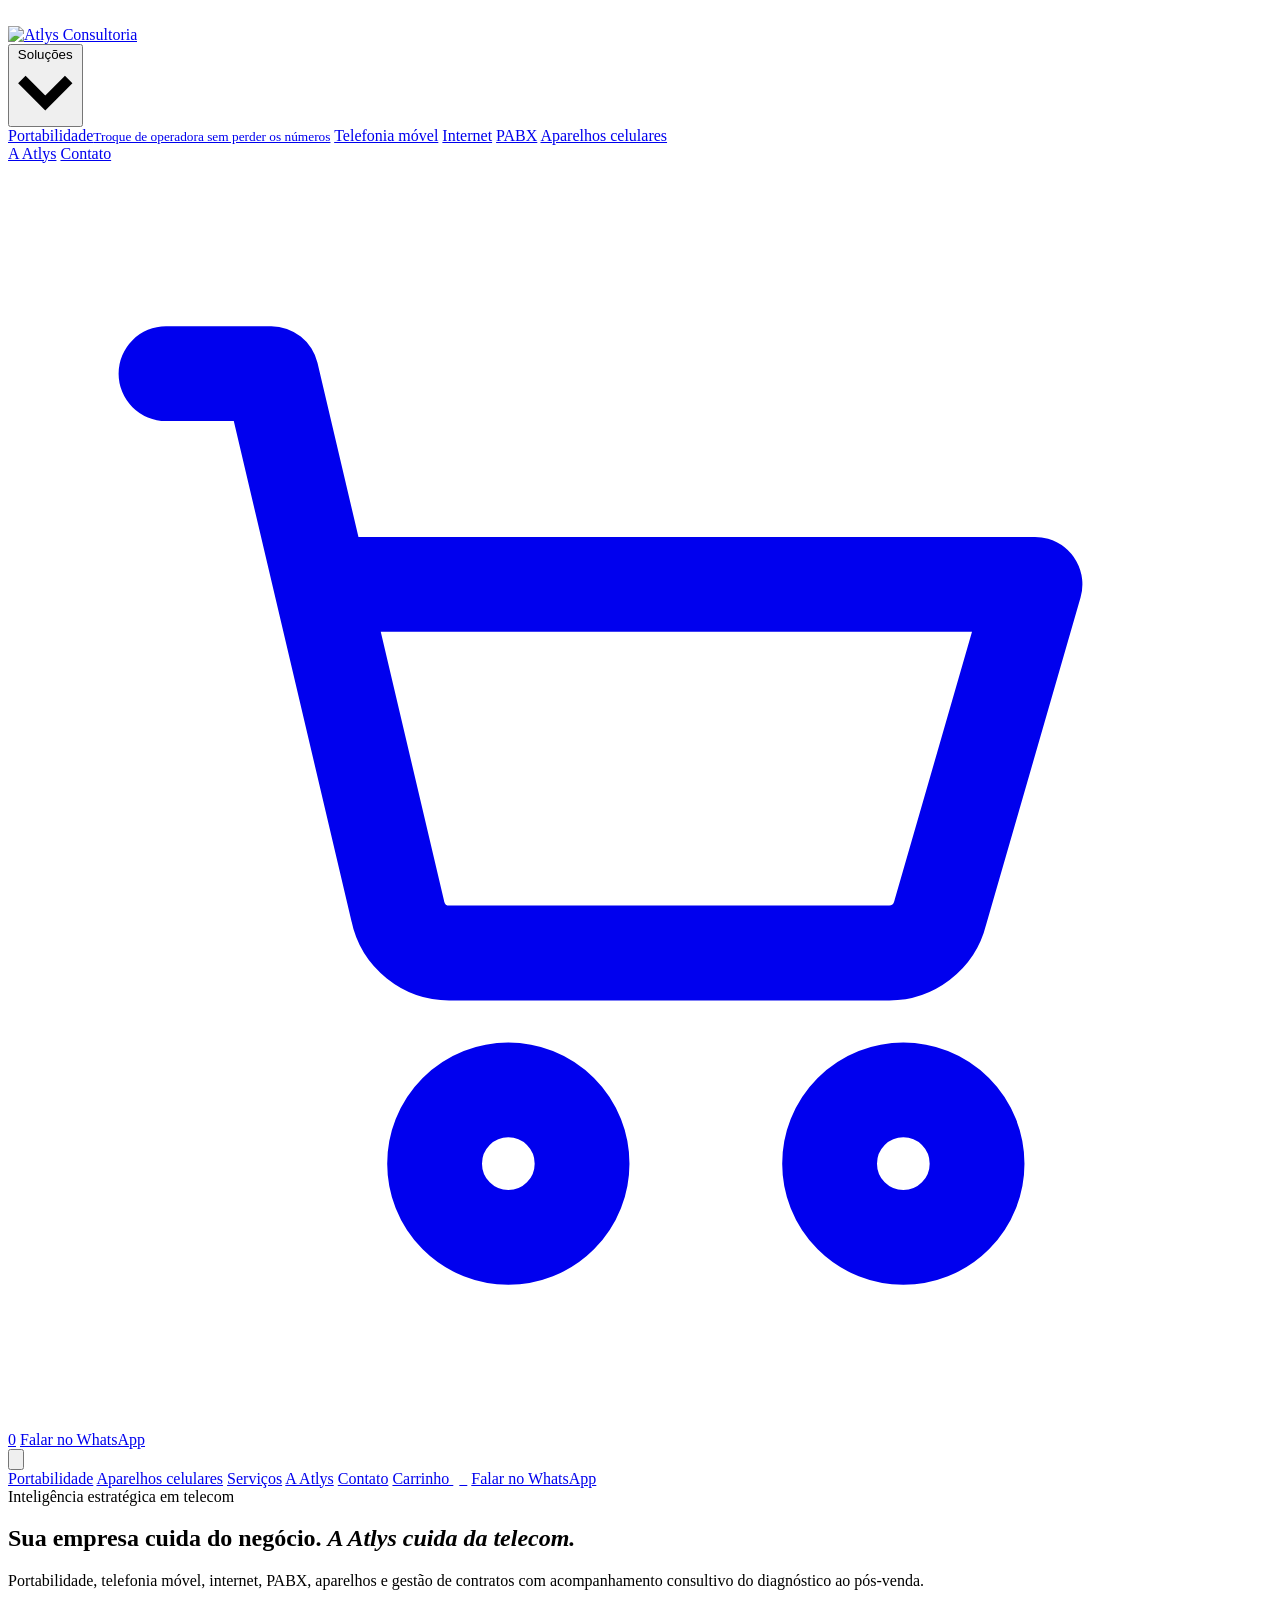
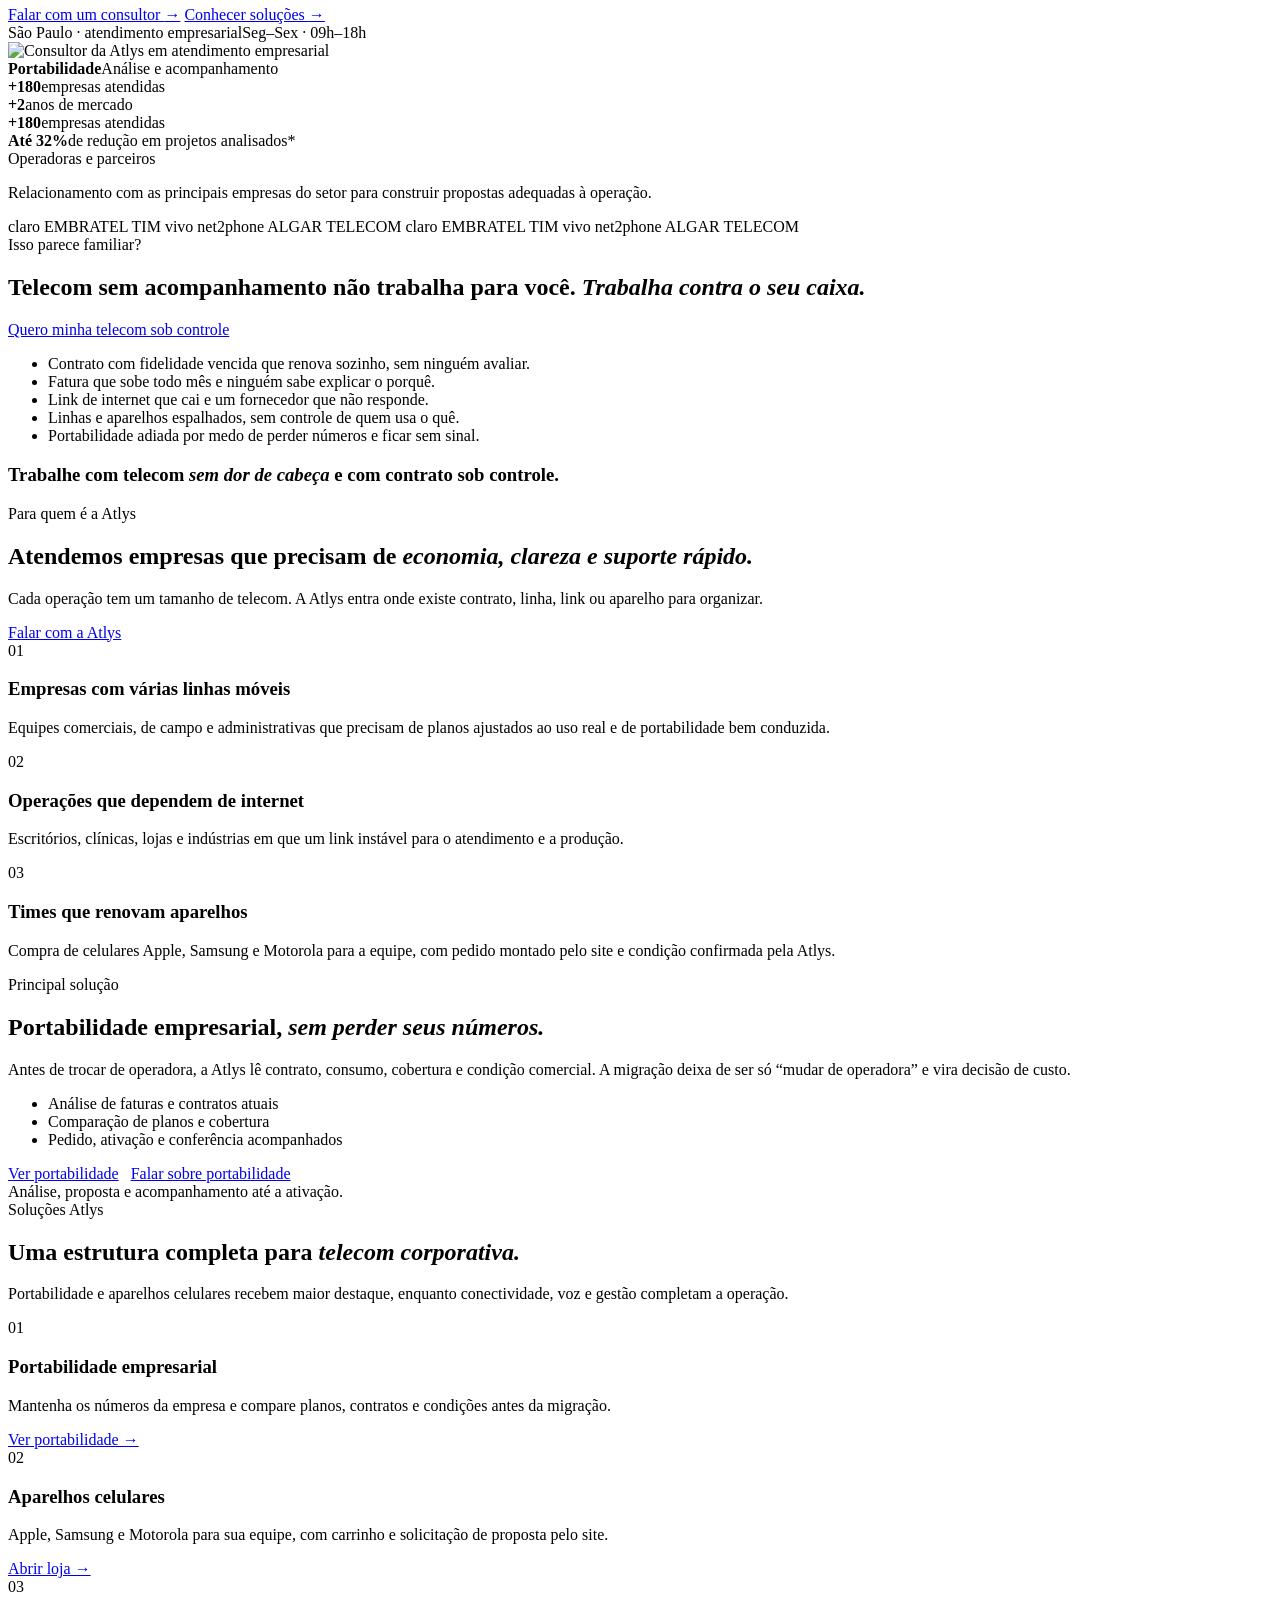
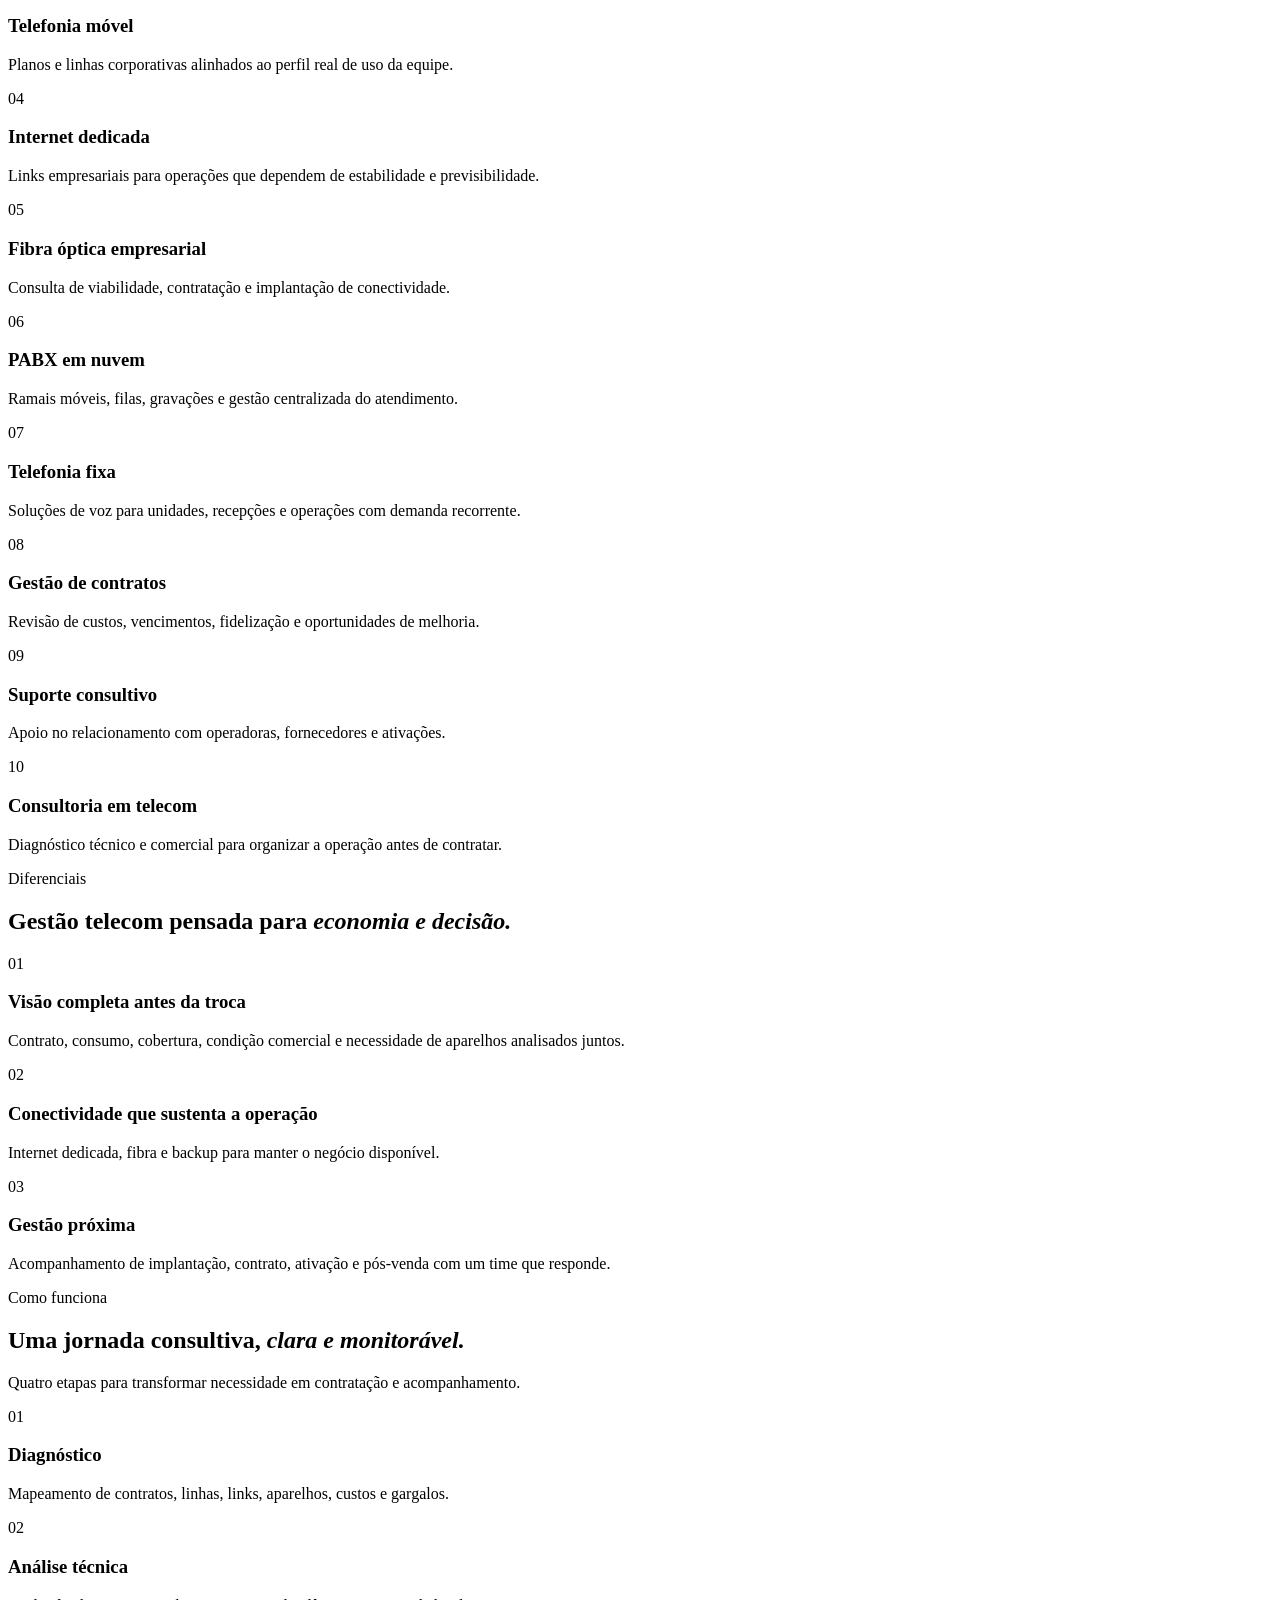
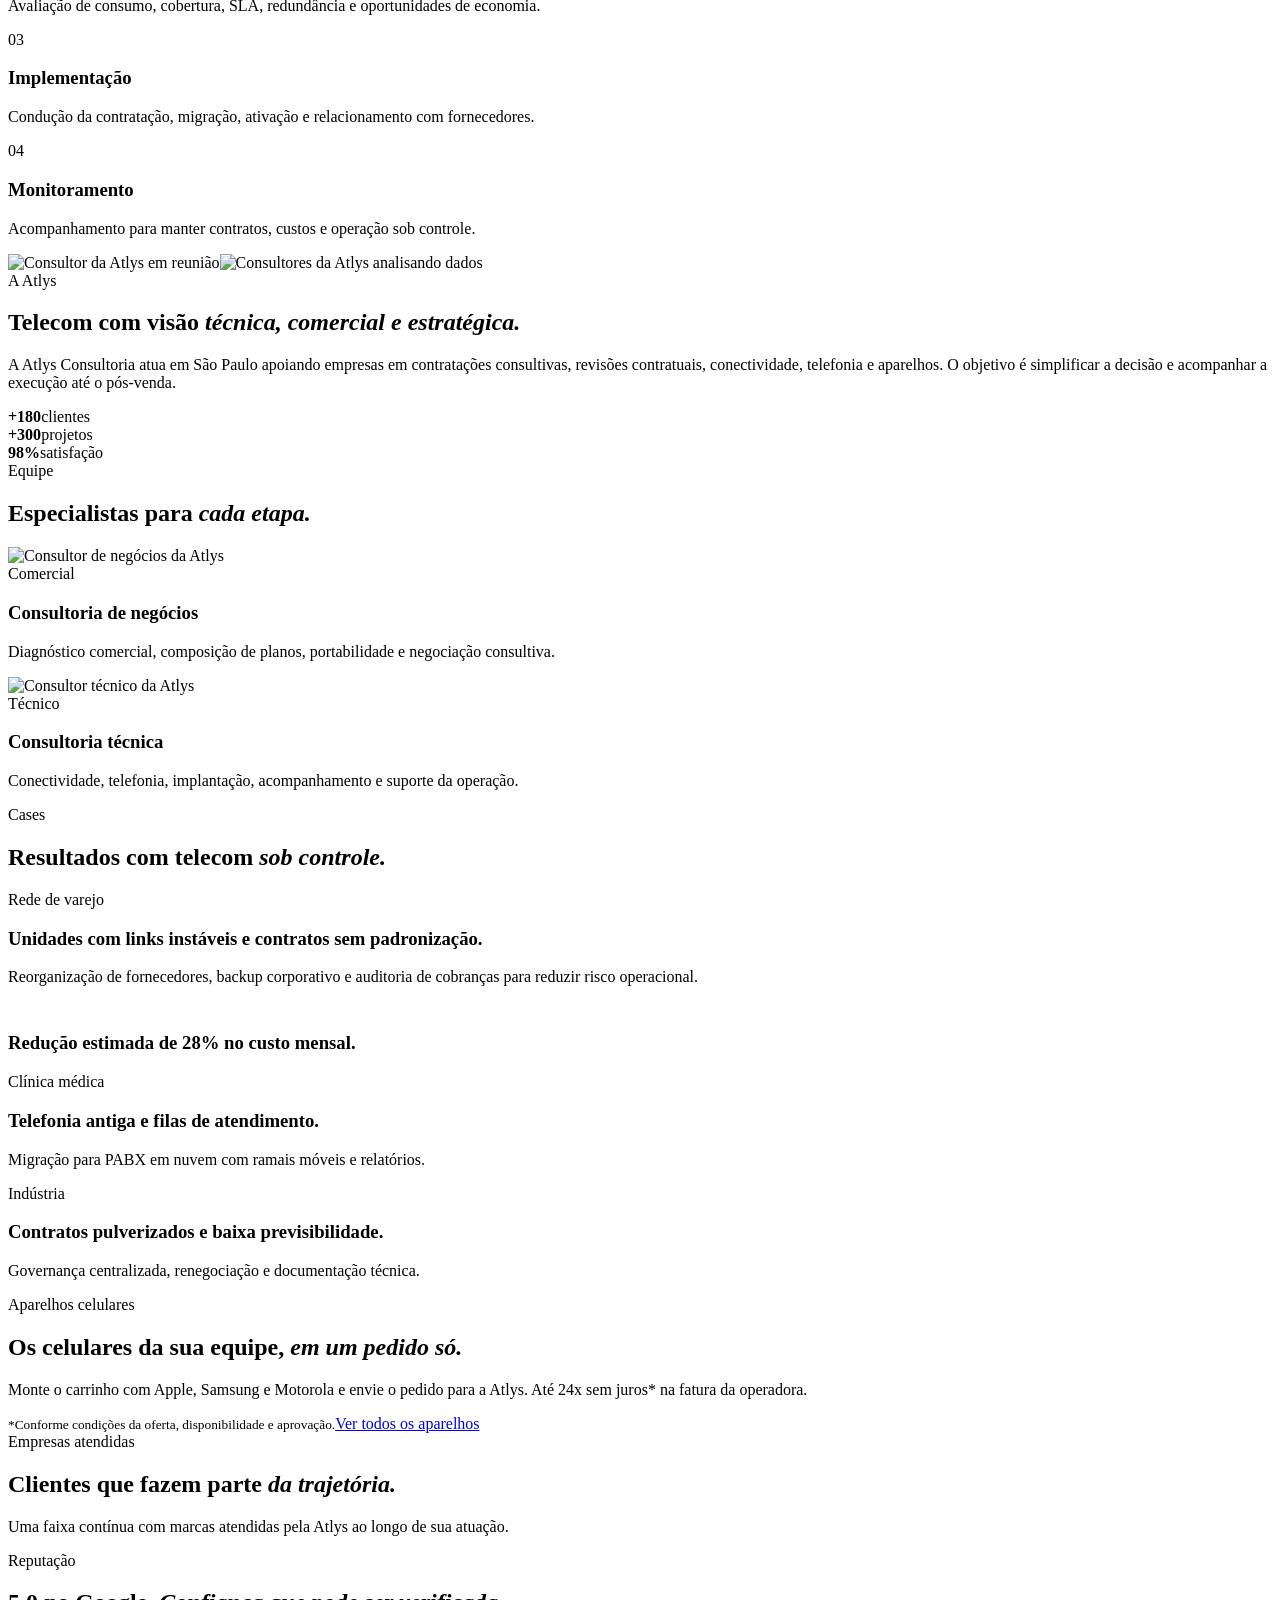
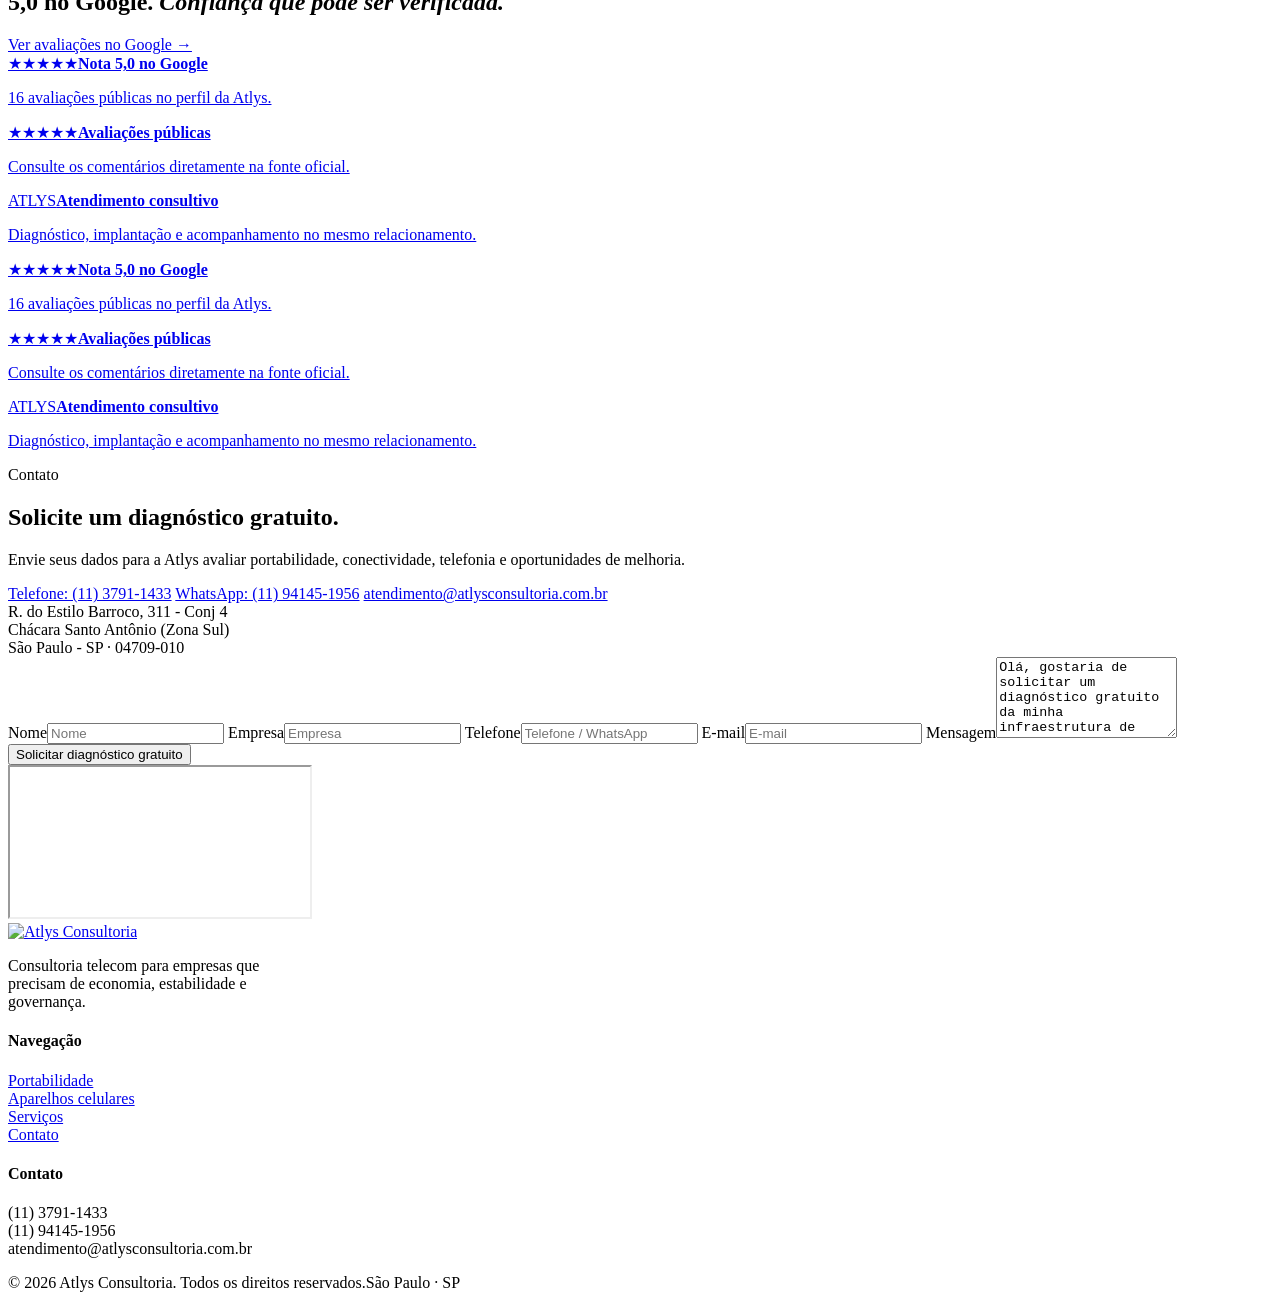
==== commit 0a5219e2: "Add files via upload" ====
--- a/index.html
+++ b/index.html
@@ -1,79 +1,319 @@
-<!doctype html><html lang="pt-BR"><head><meta charset="utf-8"><meta name="viewport" content="width=device-width, initial-scale=1"><meta name="theme-color" content="#082a63"><title>Atlys Consultoria | Telecom empresarial com foco em portabilidade</title><meta name="description" content="Portabilidade empresarial, aparelhos celulares corporativos e soluções em telecom com atendimento consultivo."><meta name="robots" content="index,follow"><link rel="canonical" href="https://atlysconsultoria.com.br/"><link rel="icon" href="assets/img/logo/favicon.png" type="image/png"><link rel="stylesheet" href="assets/css/styles.css"><meta property="og:title" content="Atlys Consultoria | Telecom empresarial com foco em portabilidade"><meta property="og:description" content="Portabilidade empresarial, aparelhos celulares corporativos e soluções em telecom com atendimento consultivo."><meta property="og:type" content="website"><meta property="og:locale" content="pt_BR"></head><body>
-<div class="preloader" id="preloader"><div class="loader-mark"><img class="loader-symbol" src="assets/img/logo/atlys-symbol.png" alt="Atlys símbolo"><div class="loader-word">ATLYS</div><div class="loader-sub">Consultoria em telecom</div></div></div>
-<a class="skip" href="#conteudo">Ir para o conteúdo</a>
-<header class="site-header"><div class="container header-inner header-compact"><a class="brand" href="index.html" aria-label="Atlys Consultoria"><img src="assets/img/logo/atlys-full.png" alt="Atlys"></a><div class="header-right"><nav class="nav compact-nav" aria-label="Navegação principal"><details class="nav-dropdown"><summary class="">Soluções</summary><div class="nav-dropdown-menu"><a href="portabilidade.html">Portabilidade</a><a href="aparelhos.html">Aparelhos celulares</a><a href="solucoes.html">Todas as soluções</a></div></details><a class="" href="sobre.html">A Atlys</a><a class="" href="contato.html">Contato</a></nav><a class="btn-blob primary header-cta" href="https://wa.me/5511941451956" target="_blank" rel="noopener"><span>WhatsApp</span></a><button class="menu-btn" id="menuBtn" aria-expanded="false" aria-controls="mobileMenu">Menu</button></div></div></header><nav class="mobile-menu" id="mobileMenu" aria-label="Menu móvel"><a href="portabilidade.html">Portabilidade</a><a href="aparelhos.html">Aparelhos celulares</a><a href="solucoes.html">Todas as soluções</a><a href="sobre.html">A Atlys</a><a href="contato.html">Contato</a><a href="https://wa.me/5511941451956" target="_blank" rel="noopener">WhatsApp</a></nav>
-<main id="conteudo">
-<section class="hero-v2"><div class="container hero-v2-grid"><div class="hero-v2-copy enter"><p class="eyebrow">Consultoria em telecom para empresas</p><h1>Sua empresa cuida do negócio.<br><span>A Atlys cuida da telecom.</span></h1><p class="lead">Portabilidade, telefonia móvel, internet, PABX e aparelhos corporativos com análise antes da contratação e acompanhamento depois dela.</p><div class="hero-actions"><a class="btn-blob primary" href="portabilidade.html"><span>Conhecer a portabilidade</span></a><a class="btn-blob secondary" href="aparelhos.html"><span>Ver aparelhos</span></a></div><div class="hero-proof"><span><strong>5,0</strong> no Google</span><span><strong>16</strong> avaliações públicas</span><span><strong>Até 24x sem juros*</strong> em aparelhos</span></div></div><div class="hero-v2-visual enter" aria-label="Atendimento consultivo Atlys"><div class="hero-v2-shape"></div><div class="consultant consultant-a"><img src="assets/img/misc/consultor-1.jpg" alt="Consultor em atendimento empresarial"></div><div class="consultant consultant-b"><img src="assets/img/misc/consultor-2.jpg" alt="Consultor em reunião com cliente"></div><div class="hero-float hero-float-a"><strong>Portabilidade empresarial</strong><span>análise + acompanhamento</span></div><div class="hero-float hero-float-b"><strong>Aparelhos corporativos</strong><span>Apple, Samsung e Motorola</span></div><div class="hero-rating"><strong>5,0</strong><span>★★★★★</span><small>Google</small></div></div></div></section><div class="trustbar"><div class="container trust-grid">
-  <div class="trust-item"><strong>Portabilidade</strong><span>Foco comercial da Atlys</span></div>
-  <div class="trust-item"><strong>Apple · Samsung · Motorola</strong><span>Catálogo dedicado para empresas</span></div>
-  <div class="trust-item"><strong>Até 24x sem juros*</strong><span>Na fatura da operadora, conforme análise</span></div>
-  <div class="trust-item"><strong>09h às 18h</strong><span>Segunda a sexta</span></div>
-</div></div>
-<section class="section soft"><div class="container port-spotlight">
-  <article class="port-card enter">
-    <p class="eyebrow" style="color:#d7e7ff">Portabilidade em foco</p>
-    <h2>Uma troca bem feita começa antes do formulário.</h2>
-    <p style="margin-top:16px">O processo precisa olhar linha, perfil de uso, franquia, cobertura, condição comercial e o impacto da mudança no dia a dia da equipe.</p>
-    <div class="hero-actions"><a class="btn-blob light" href="portabilidade.html"><span>Ver processo</span></a><a class="btn-blob ghost" href="contato.html?assunto=portabilidade"><span>Pedir diagnóstico</span></a></div>
-  </article>
-  <article class="port-summary enter">
-    <div class="metrics">
-      <div class="metric" style="background:#f6f9ff;border:1px solid #dce6f6"><strong style="color:#082a63">73,97 mi</strong><span style="color:#42566f">de portabilidades móveis no Brasil</span></div>
-      <div class="metric" style="background:#f6f9ff;border:1px solid #dce6f6"><strong style="color:#082a63">4 etapas</strong><span style="color:#42566f">para organizar a jornada</span></div>
-    </div>
-    <div class="port-steps">
-      <div class="port-step"><strong>1</strong><div><h3 style="font-size:1.02rem">Entender o cenário atual</h3><p>Linhas, consumo, problemas e meta do projeto.</p></div></div>
-      <div class="port-step"><strong>2</strong><div><h3 style="font-size:1.02rem">Comparar proposta e contrato</h3><p>Franquia, fidelização, renovação e condições.</p></div></div>
-      <div class="port-step"><strong>3</strong><div><h3 style="font-size:1.02rem">Encaminhar e acompanhar</h3><p>Pedido, portabilidade e ativação com apoio.</p></div></div>
-      <div class="port-step"><strong>4</strong><div><h3 style="font-size:1.02rem">Ajustar no pós-venda</h3><p>Atendimento próximo para a rotina seguir bem.</p></div></div>
-    </div>
-  </article>
-</div></section>
-<section class="section"><div class="container devices-teaser">
-  <div class="enter">
-    <p class="eyebrow">Aparelhos em destaque</p>
-    <h2 class="section-title">Celulares para a rotina da sua empresa.</h2>
-    <p class="section-copy" style="margin-top:18px">Apple, Samsung e Motorola com descrição objetiva, imagens alternadas e consulta direta de condições comerciais.</p>
-    <div class="hero-actions"><a class="btn-blob primary" href="aparelhos.html"><span>Explorar catálogo</span></a></div>
-  </div>
-  <div class="devices-grid-mini enter">
-    <div class="device-mini"><strong>Apple</strong><span>iPhone 15 ao iPhone 18 Pro Max</span></div>
-    <div class="device-mini"><strong>Samsung</strong><span>Galaxy A07 ao Galaxy S26 Ultra</span></div>
-    <div class="device-mini"><strong>Motorola</strong><span>Moto G37 ao Moto Edge 70</span></div>
-    <div class="device-mini"><strong>Condição comercial</strong><span>Até 24x sem juros* e cobrança na fatura da operadora</span></div>
-  </div>
-</div></section>
-<section class="section marquee-section"><div class="container">
-  <div class="marquee-header"><div><p class="eyebrow">Clientes</p><h2 class="section-title" style="max-width:15ch">Empresas que fazem parte da trajetória da Atlys.</h2></div><p class="notice">Clique na logo para abrir o site quando identificado. Em casos menos claros, o clique abre uma busca pelo nome.</p></div>
-  <div class="marquee"><div class="marquee-track slow"><a class="client-pill" href="https://www.acciaio.com.br/" target="_blank" rel="noopener" aria-label="Abrir site de ACCIAIO"><img src="assets/img/clients/acciaio.png" alt="Logo de ACCIAIO"></a><a class="client-pill" href="https://www.alqbeauty.com.br/" target="_blank" rel="noopener" aria-label="Abrir site de ALQ Beauty"><img src="assets/img/clients/alq.png" alt="Logo de ALQ Beauty"></a><a class="client-pill" href="https://www.google.com/search?q=Canal+empresa+site+oficial" target="_blank" rel="noopener" aria-label="Abrir site de Canal"><img src="assets/img/clients/canal.png" alt="Logo de Canal"></a><a class="client-pill" href="https://www.gcom.com.br/Cloud/Home/About.aspx" target="_blank" rel="noopener" aria-label="Abrir site de GCOM"><img src="assets/img/clients/gcom.jpg" alt="Logo de GCOM"></a><a class="client-pill" href="https://www.google.com/search?q=Images+empresa+site+oficial" target="_blank" rel="noopener" aria-label="Abrir site de Images"><img src="assets/img/clients/images.png" alt="Logo de Images"></a><a class="client-pill" href="https://interlub.com/pt/" target="_blank" rel="noopener" aria-label="Abrir site de Interlub"><img src="assets/img/clients/interlub.png" alt="Logo de Interlub"></a><a class="client-pill" href="https://www.google.com/search?q=Ibiza+empresa+site+oficial" target="_blank" rel="noopener" aria-label="Abrir site de Ibiza"><img src="assets/img/clients/logo-ibiza.jpg" alt="Logo de Ibiza"></a><a class="client-pill" href="https://www.tumkus.com.br/" target="_blank" rel="noopener" aria-label="Abrir site de Tumkus"><img src="assets/img/clients/logo-tumkus.jpg" alt="Logo de Tumkus"></a><a class="client-pill" href="https://www.google.com/search?q=Mamuth+empresa+site+oficial" target="_blank" rel="noopener" aria-label="Abrir site de Mamuth"><img src="assets/img/clients/mamuth.jpg" alt="Logo de Mamuth"></a><a class="client-pill" href="https://www.google.com/search?q=Mavi+empresa+site+oficial" target="_blank" rel="noopener" aria-label="Abrir site de Mavi"><img src="assets/img/clients/mavi.jpg" alt="Logo de Mavi"></a><a class="client-pill" href="https://www.google.com/search?q=Monte+Life+empresa+site+oficial" target="_blank" rel="noopener" aria-label="Abrir site de Monte Life"><img src="assets/img/clients/monte-life.jpg" alt="Logo de Monte Life"></a><a class="client-pill" href="https://www.google.com/search?q=Omega+empresa+site+oficial" target="_blank" rel="noopener" aria-label="Abrir site de Omega"><img src="assets/img/clients/omega.png" alt="Logo de Omega"></a><a class="client-pill" href="https://www.google.com/search?q=Sinarmas+site+oficial" target="_blank" rel="noopener" aria-label="Abrir site de Sinarmas"><img src="assets/img/clients/sinarmas.png" alt="Logo de Sinarmas"></a><a class="client-pill" href="https://www.solupack.com.br/pt/" target="_blank" rel="noopener" aria-label="Abrir site de Solupack"><img src="assets/img/clients/solupack.png" alt="Logo de Solupack"></a><a class="client-pill" href="https://www.google.com/search?q=Vera+Cruz+empresa+site+oficial" target="_blank" rel="noopener" aria-label="Abrir site de Vera Cruz"><img src="assets/img/clients/vera-cruz.png" alt="Logo de Vera Cruz"></a><a class="client-pill" href="https://www.google.com/search?q=Vortex+empresa+site+oficial" target="_blank" rel="noopener" aria-label="Abrir site de Vortex"><img src="assets/img/clients/vortex.png" alt="Logo de Vortex"></a><a class="client-pill" href="https://www.google.com/search?q=AMS+empresa+site+oficial" target="_blank" rel="noopener" aria-label="Abrir site de AMS"><img src="assets/img/clients/logo-ams.jpg" alt="Logo de AMS"></a><a class="client-pill" href="https://www.google.com/search?q=Livro+ou+Livre+empresa+site+oficial" target="_blank" rel="noopener" aria-label="Abrir site de Livre"><img src="assets/img/clients/logo-livre.png" alt="Logo de Livre"></a><a class="client-pill" href="https://www.google.com/search?q=Everton+35+anos+empresa+site+oficial" target="_blank" rel="noopener" aria-label="Abrir site de Everton 35 anos"><img src="assets/img/clients/logo-everton-35-anos.png" alt="Logo de Everton 35 anos"></a><a class="client-pill" href="https://luporini.com.br/" target="_blank" rel="noopener" aria-label="Abrir site de Luporini"><img src="assets/img/clients/logo-luporini.png" alt="Logo de Luporini"></a><a class="client-pill" href="https://www.sodiedoces.com.br/" target="_blank" rel="noopener" aria-label="Abrir site de Sodiê Doces"><img src="assets/img/clients/logo-sodie.png" alt="Logo de Sodiê Doces"></a><a class="client-pill" href="https://www.google.com/search?q=cliente+site+oficial" target="_blank" rel="noopener" aria-label="Abrir site de Cliente"><img src="assets/img/clients/logo.png" alt="Logo de Cliente"></a><a class="client-pill" href="https://www.acciaio.com.br/" target="_blank" rel="noopener" aria-label="Abrir site de ACCIAIO"><img src="assets/img/clients/acciaio.png" alt="Logo de ACCIAIO"></a><a class="client-pill" href="https://www.alqbeauty.com.br/" target="_blank" rel="noopener" aria-label="Abrir site de ALQ Beauty"><img src="assets/img/clients/alq.png" alt="Logo de ALQ Beauty"></a><a class="client-pill" href="https://www.google.com/search?q=Canal+empresa+site+oficial" target="_blank" rel="noopener" aria-label="Abrir site de Canal"><img src="assets/img/clients/canal.png" alt="Logo de Canal"></a><a class="client-pill" href="https://www.gcom.com.br/Cloud/Home/About.aspx" target="_blank" rel="noopener" aria-label="Abrir site de GCOM"><img src="assets/img/clients/gcom.jpg" alt="Logo de GCOM"></a><a class="client-pill" href="https://www.google.com/search?q=Images+empresa+site+oficial" target="_blank" rel="noopener" aria-label="Abrir site de Images"><img src="assets/img/clients/images.png" alt="Logo de Images"></a><a class="client-pill" href="https://interlub.com/pt/" target="_blank" rel="noopener" aria-label="Abrir site de Interlub"><img src="assets/img/clients/interlub.png" alt="Logo de Interlub"></a><a class="client-pill" href="https://www.google.com/search?q=Ibiza+empresa+site+oficial" target="_blank" rel="noopener" aria-label="Abrir site de Ibiza"><img src="assets/img/clients/logo-ibiza.jpg" alt="Logo de Ibiza"></a><a class="client-pill" href="https://www.tumkus.com.br/" target="_blank" rel="noopener" aria-label="Abrir site de Tumkus"><img src="assets/img/clients/logo-tumkus.jpg" alt="Logo de Tumkus"></a><a class="client-pill" href="https://www.google.com/search?q=Mamuth+empresa+site+oficial" target="_blank" rel="noopener" aria-label="Abrir site de Mamuth"><img src="assets/img/clients/mamuth.jpg" alt="Logo de Mamuth"></a><a class="client-pill" href="https://www.google.com/search?q=Mavi+empresa+site+oficial" target="_blank" rel="noopener" aria-label="Abrir site de Mavi"><img src="assets/img/clients/mavi.jpg" alt="Logo de Mavi"></a><a class="client-pill" href="https://www.google.com/search?q=Monte+Life+empresa+site+oficial" target="_blank" rel="noopener" aria-label="Abrir site de Monte Life"><img src="assets/img/clients/monte-life.jpg" alt="Logo de Monte Life"></a><a class="client-pill" href="https://www.google.com/search?q=Omega+empresa+site+oficial" target="_blank" rel="noopener" aria-label="Abrir site de Omega"><img src="assets/img/clients/omega.png" alt="Logo de Omega"></a><a class="client-pill" href="https://www.google.com/search?q=Sinarmas+site+oficial" target="_blank" rel="noopener" aria-label="Abrir site de Sinarmas"><img src="assets/img/clients/sinarmas.png" alt="Logo de Sinarmas"></a><a class="client-pill" href="https://www.solupack.com.br/pt/" target="_blank" rel="noopener" aria-label="Abrir site de Solupack"><img src="assets/img/clients/solupack.png" alt="Logo de Solupack"></a><a class="client-pill" href="https://www.google.com/search?q=Vera+Cruz+empresa+site+oficial" target="_blank" rel="noopener" aria-label="Abrir site de Vera Cruz"><img src="assets/img/clients/vera-cruz.png" alt="Logo de Vera Cruz"></a><a class="client-pill" href="https://www.google.com/search?q=Vortex+empresa+site+oficial" target="_blank" rel="noopener" aria-label="Abrir site de Vortex"><img src="assets/img/clients/vortex.png" alt="Logo de Vortex"></a><a class="client-pill" href="https://www.google.com/search?q=AMS+empresa+site+oficial" target="_blank" rel="noopener" aria-label="Abrir site de AMS"><img src="assets/img/clients/logo-ams.jpg" alt="Logo de AMS"></a><a class="client-pill" href="https://www.google.com/search?q=Livro+ou+Livre+empresa+site+oficial" target="_blank" rel="noopener" aria-label="Abrir site de Livre"><img src="assets/img/clients/logo-livre.png" alt="Logo de Livre"></a><a class="client-pill" href="https://www.google.com/search?q=Everton+35+anos+empresa+site+oficial" target="_blank" rel="noopener" aria-label="Abrir site de Everton 35 anos"><img src="assets/img/clients/logo-everton-35-anos.png" alt="Logo de Everton 35 anos"></a><a class="client-pill" href="https://luporini.com.br/" target="_blank" rel="noopener" aria-label="Abrir site de Luporini"><img src="assets/img/clients/logo-luporini.png" alt="Logo de Luporini"></a><a class="client-pill" href="https://www.sodiedoces.com.br/" target="_blank" rel="noopener" aria-label="Abrir site de Sodiê Doces"><img src="assets/img/clients/logo-sodie.png" alt="Logo de Sodiê Doces"></a><a class="client-pill" href="https://www.google.com/search?q=cliente+site+oficial" target="_blank" rel="noopener" aria-label="Abrir site de Cliente"><img src="assets/img/clients/logo.png" alt="Logo de Cliente"></a></div></div></div></section>
-<section class="section soft"><div class="container">
-  <div class="marquee-header"><div><p class="eyebrow">Avaliações</p><h2 class="section-title" style="max-width:14ch">Avaliações públicas, em movimento contínuo.</h2></div><a class="btn-blob secondary" href="https://www.google.com/search?q=atlys+consult%C3%B3ria#lrd=0x1651f0ea874f283:0xb51869d334911faf,1,,,," target="_blank" rel="noopener"><span>Abrir avaliações reais</span></a></div>
-  <div class="marquee"><div class="marquee-track"><a class="review-pill" href="https://www.google.com/search?q=atlys+consult%C3%B3ria#lrd=0x1651f0ea874f283:0xb51869d334911faf,1,,,," target="_blank" rel="noopener"><div class="stars">★★★★★</div><h3 style="font-size:1.1rem;margin-bottom:10px">Nota 5,0 no Google</h3><p>A Atlys aparece com nota 5,0 e 16 avaliações públicas. O clique leva ao perfil oficial para leitura completa.</p><small>Ir para o perfil no Google →</small></a><a class="review-pill" href="https://www.google.com/search?q=atlys+consult%C3%B3ria#lrd=0x1651f0ea874f283:0xb51869d334911faf,1,,,," target="_blank" rel="noopener"><div class="stars">★★★★★</div><h3 style="font-size:1.1rem;margin-bottom:10px">Avaliações públicas</h3><p>Use esta faixa como atalho para as avaliações reais e atualizadas diretamente no Google.</p><small>Ir para o perfil no Google →</small></a><a class="review-pill" href="https://www.google.com/search?q=atlys+consult%C3%B3ria#lrd=0x1651f0ea874f283:0xb51869d334911faf,1,,,," target="_blank" rel="noopener"><div class="stars">★★★★★</div><h3 style="font-size:1.1rem;margin-bottom:10px">Atendimento empresarial</h3><p>Portabilidade, linhas, aparelhos e rotinas de telecom em um atendimento mais próximo.</p><small>Ir para o perfil no Google →</small></a><a class="review-pill" href="https://www.google.com/search?q=atlys+consult%C3%B3ria#lrd=0x1651f0ea874f283:0xb51869d334911faf,1,,,," target="_blank" rel="noopener"><div class="stars">★★★★★</div><h3 style="font-size:1.1rem;margin-bottom:10px">Clique e confira</h3><p>Em vez de copiar depoimentos soltos, a página direciona para a fonte pública oficial.</p><small>Ir para o perfil no Google →</small></a><a class="review-pill" href="https://www.google.com/search?q=atlys+consult%C3%B3ria#lrd=0x1651f0ea874f283:0xb51869d334911faf,1,,,," target="_blank" rel="noopener"><div class="stars">★★★★★</div><h3 style="font-size:1.1rem;margin-bottom:10px">Nota 5,0 no Google</h3><p>A Atlys aparece com nota 5,0 e 16 avaliações públicas. O clique leva ao perfil oficial para leitura completa.</p><small>Ir para o perfil no Google →</small></a><a class="review-pill" href="https://www.google.com/search?q=atlys+consult%C3%B3ria#lrd=0x1651f0ea874f283:0xb51869d334911faf,1,,,," target="_blank" rel="noopener"><div class="stars">★★★★★</div><h3 style="font-size:1.1rem;margin-bottom:10px">Avaliações públicas</h3><p>Use esta faixa como atalho para as avaliações reais e atualizadas diretamente no Google.</p><small>Ir para o perfil no Google →</small></a><a class="review-pill" href="https://www.google.com/search?q=atlys+consult%C3%B3ria#lrd=0x1651f0ea874f283:0xb51869d334911faf,1,,,," target="_blank" rel="noopener"><div class="stars">★★★★★</div><h3 style="font-size:1.1rem;margin-bottom:10px">Atendimento empresarial</h3><p>Portabilidade, linhas, aparelhos e rotinas de telecom em um atendimento mais próximo.</p><small>Ir para o perfil no Google →</small></a><a class="review-pill" href="https://www.google.com/search?q=atlys+consult%C3%B3ria#lrd=0x1651f0ea874f283:0xb51869d334911faf,1,,,," target="_blank" rel="noopener"><div class="stars">★★★★★</div><h3 style="font-size:1.1rem;margin-bottom:10px">Clique e confira</h3><p>Em vez de copiar depoimentos soltos, a página direciona para a fonte pública oficial.</p><small>Ir para o perfil no Google →</small></a></div></div></div></section>
-<section class="section"><div class="container"><p class="eyebrow">Como a Atlys trabalha</p><h2 class="section-title">Da análise à implantação, com menos empurra-empurra.</h2><div class="steps" style="margin-top:28px"><div class="step enter"><span>01</span><h3>Escuta</h3><p>A equipe entende a operação e o objetivo do projeto.</p></div><div class="step enter"><span>02</span><h3>Leitura</h3><p>Condições, consumo e alternativas entram na mesa.</p></div><div class="step enter"><span>03</span><h3>Escolha</h3><p>A proposta fica mais clara antes da contratação.</p></div><div class="step enter"><span>04</span><h3>Acompanhamento</h3><p>A Atlys segue junto na ativação e no pós-venda.</p></div></div></div></section>
-<section class="section compact"><div class="container"><div class="cta-box enter"><div><h2>Quer fechar o site já com um contato claro?</h2><p>O caminho mais curto é começar pelo diagnóstico da necessidade e deixar a Atlys organizar os próximos passos.</p></div><a class="btn-blob light" href="contato.html"><span>Solicitar diagnóstico</span></a></div></div></section>
-</main><footer class="footer"><div class="container">
-      <div class="footer-grid">
-        <div>
-          <div class="inline-logo"><img src="assets/img/logo/atlys-symbol.png" alt="Símbolo Atlys"><strong>ATLYS</strong></div>
-          <p style="max-width:440px;margin-top:18px">A Atlys organiza telefonia, internet, portabilidade e aparelhos corporativos com atendimento próximo e linguagem direta.</p>
+<!doctype html>
+<html lang="pt-BR">
+<head>
+<meta charset="utf-8">
+<meta name="viewport" content="width=device-width,initial-scale=1">
+<title>Atlys Consultoria | Inteligência Estratégica em Telecomunicações</title>
+<meta name="description" content="Consultoria em telecom corporativa em São Paulo: portabilidade empresarial, telefonia móvel, internet, PABX e aparelhos celulares com acompanhamento do diagnóstico ao pós-venda.">
+<link rel="canonical" href="https://atlysconsultoria.com.br/">
+<meta property="og:type" content="website">
+<meta property="og:title" content="Atlys Consultoria | Telecom corporativa">
+<meta property="og:description" content="Sua empresa cuida do negócio. A Atlys cuida da telecom.">
+<meta property="og:image" content="assets/img/team/hero-bg.jpg">
+<link rel="icon" href="assets/img/brand/icon.svg">
+<link rel="preload" as="image" href="assets/img/team/hero-bg.jpg">
+<link rel="stylesheet" href="assets/css/styles.css">
+<script type="application/ld+json">{"@context":"https://schema.org","@type":"ProfessionalService","name":"Atlys Consultoria","telephone":"+55 11 3791-1433","email":"atendimento@atlysconsultoria.com.br","address":{"@type":"PostalAddress","streetAddress":"R. do Estilo Barroco, 311 - Conj 4, Chácara Santo Antônio","addressLocality":"São Paulo","addressRegion":"SP","postalCode":"04709-010","addressCountry":"BR"}}</script>
+</head>
+<body>
+<div class="intro" id="intro" aria-hidden="true"><img src="assets/img/brand/logo-white.png" alt=""></div>
+
+<header class="site-header">
+  <div class="container header-inner">
+    <a class="brand" href="index.html" aria-label="Atlys Consultoria — início"><img src="assets/img/brand/logo-tight.png" alt="Atlys Consultoria"></a>
+    <nav class="nav" aria-label="Principal">
+      <div class="nav-drop">
+        <button type="button" aria-haspopup="true">Soluções <svg viewBox="0 0 10 10" fill="none" stroke="currentColor" stroke-width="1.8"><path d="M1 3l4 4 4-4"/></svg></button>
+        <div class="drop-menu">
+          <a href="portabilidade.html">Portabilidade<small>Troque de operadora sem perder os números</small></a>
+          <a href="index.html#servicos">Telefonia móvel</a>
+          <a href="index.html#servicos">Internet</a>
+          <a href="index.html#servicos">PABX</a>
+          <a href="aparelhos.html">Aparelhos celulares</a>
         </div>
-        <div>
-          <h4>Navegação</h4>
-          <p><a href="portabilidade.html">Portabilidade</a><br><a href="aparelhos.html">Aparelhos celulares</a><br><a href="solucoes.html">Soluções</a><br><a href="sobre.html">A Atlys</a><br><a href="privacidade.html">Privacidade</a></p>
+      </div>
+      <a href="#quem-somos">A Atlys</a>
+      <a href="#contato">Contato</a>
+      <a class="cart-link" href="aparelhos.html?cart=1" aria-label="Abrir carrinho de aparelhos"><svg viewBox="0 0 24 24" fill="none" stroke="currentColor" stroke-width="1.8" stroke-linecap="round" stroke-linejoin="round"><path d="M3 4h2l2.4 10.2a1 1 0 0 0 1 .8h8.3a1 1 0 0 0 1-.76L19.5 8H6.2"/><circle cx="9.5" cy="19" r="1.4"/><circle cx="17" cy="19" r="1.4"/></svg><span class="cart-count">0</span></a>
+      <a class="btn primary small" href="https://wa.me/5511941451956" target="_blank" rel="noopener">Falar no WhatsApp</a>
+    </nav>
+    <button class="menu-btn" id="menuBtn" aria-label="Abrir menu" aria-expanded="false"><svg viewBox="0 0 24 24" fill="none" stroke="currentColor" stroke-width="2" stroke-linecap="round"><path d="M4 7h16M4 12h16M4 17h16"/></svg></button>
+  </div>
+</header>
+<div class="mobile-menu" id="mobileMenu">
+  <a href="portabilidade.html">Portabilidade</a>
+  <a href="aparelhos.html">Aparelhos celulares</a>
+  <a href="#servicos">Serviços</a>
+  <a href="#quem-somos">A Atlys</a>
+  <a href="#contato">Contato</a>
+  <a href="aparelhos.html?cart=1">Carrinho <span class="cart-count" style="background:var(--navy);color:#fff;margin-left:6px">0</span></a>
+  <a class="btn primary" href="https://wa.me/5511941451956" target="_blank" rel="noopener">Falar no WhatsApp</a>
+</div>
+
+<main>
+<!-- HERO -->
+<section class="hero hero-split">
+  <div class="container hero-shell">
+    <div class="hero-copy reveal in">
+      <div class="kicker">Inteligência estratégica em telecom</div>
+      <h1>Sua empresa cuida do negócio. <em>A Atlys cuida da telecom.</em></h1>
+      <p class="lead">Portabilidade, telefonia móvel, internet, PABX, aparelhos e gestão de contratos com acompanhamento consultivo do diagnóstico ao pós-venda.</p>
+      <div class="hero-actions">
+        <a class="btn light" href="https://wa.me/5511941451956" target="_blank" rel="noopener">Falar com um consultor <span aria-hidden="true">→</span></a>
+        <a class="btn secondary" href="#servicos">Conhecer soluções <span aria-hidden="true">→</span></a>
+      </div>
+      <div class="hero-micro"><span>São Paulo · atendimento empresarial</span><span>Seg–Sex · 09h–18h</span></div>
+    </div>
+    <div class="hero-visual reveal in" aria-label="Consultoria Atlys">
+      <img src="assets/img/team/consultor-1.jpg" alt="Consultor da Atlys em atendimento empresarial">
+      <div class="hero-visual-block block-a"><strong>Portabilidade</strong><span>Análise e acompanhamento</span></div>
+      <div class="hero-visual-block block-b"><strong>+180</strong><span>empresas atendidas</span></div>
+    </div>
+  </div>
+  <div class="hero-stats compact-stats">
+    <div class="container">
+      <div class="stat"><strong>+2</strong><span>anos de mercado</span></div>
+      <div class="stat"><strong>+180</strong><span>empresas atendidas</span></div>
+      <div class="stat"><strong>Até 32%</strong><span>de redução em projetos analisados*</span></div>
+    </div>
+  </div>
+</section>
+
+<!-- PARCEIROS / OPERADORAS -->
+<section class="partner-strip" aria-label="Operadoras e parceiros">
+  <div class="container partner-head"><span>Operadoras e parceiros</span><p>Relacionamento com as principais empresas do setor para construir propostas adequadas à operação.</p></div>
+  <div class="partner-marquee" aria-hidden="true">
+    <div class="partner-track">
+      <span class="partner-wordmark claro">claro</span>
+      <span class="partner-wordmark embratel">EMBRATEL</span>
+      <span class="partner-wordmark tim">TIM</span>
+      <span class="partner-wordmark vivo">vivo</span>
+      <span class="partner-wordmark net2phone">net2phone</span>
+      <span class="partner-wordmark algar">ALGAR TELECOM</span>
+      <span class="partner-wordmark claro">claro</span>
+      <span class="partner-wordmark embratel">EMBRATEL</span>
+      <span class="partner-wordmark tim">TIM</span>
+      <span class="partner-wordmark vivo">vivo</span>
+      <span class="partner-wordmark net2phone">net2phone</span>
+      <span class="partner-wordmark algar">ALGAR TELECOM</span>
+    </div>
+  </div>
+</section>
+
+<!-- ISSO PARECE FAMILIAR -->
+<section class="section pain">
+  <div class="container">
+    <div class="pain-grid">
+      <div class="reveal">
+        <div class="eyebrow">Isso parece familiar?</div>
+        <h2>Telecom sem acompanhamento não trabalha para você. <em>Trabalha contra o seu caixa.</em></h2>
+        <div class="pain-cta"><a class="btn light" href="https://wa.me/5511941451956" target="_blank" rel="noopener">Quero minha telecom sob controle</a></div>
+      </div>
+      <ul class="pain-list reveal">
+        <li>Contrato com fidelidade vencida que renova sozinho, sem ninguém avaliar.</li>
+        <li>Fatura que sobe todo mês e ninguém sabe explicar o porquê.</li>
+        <li>Link de internet que cai e um fornecedor que não responde.</li>
+        <li>Linhas e aparelhos espalhados, sem controle de quem usa o quê.</li>
+        <li>Portabilidade adiada por medo de perder números e ficar sem sinal.</li>
+      </ul>
+    </div>
+    <div class="pain-close reveal"><h3>Trabalhe com telecom <em>sem dor de cabeça</em> e com contrato sob controle.</h3></div>
+  </div>
+</section>
+
+<!-- PARA QUEM É -->
+<section class="section white" id="para-quem">
+  <div class="container who">
+    <div class="reveal">
+      <div class="eyebrow">Para quem é a Atlys</div>
+      <h2>Atendemos empresas que precisam de <em>economia, clareza e suporte rápido.</em></h2>
+      <p style="margin-top:20px">Cada operação tem um tamanho de telecom. A Atlys entra onde existe contrato, linha, link ou aparelho para organizar.</p>
+      <a class="btn primary" href="https://wa.me/5511941451956" target="_blank" rel="noopener">Falar com a Atlys</a>
+    </div>
+    <div class="who-list reveal">
+      <div class="who-item"><span class="n">01</span><div><h3>Empresas com várias linhas móveis</h3><p>Equipes comerciais, de campo e administrativas que precisam de planos ajustados ao uso real e de portabilidade bem conduzida.</p></div></div>
+      <div class="who-item"><span class="n">02</span><div><h3>Operações que dependem de internet</h3><p>Escritórios, clínicas, lojas e indústrias em que um link instável para o atendimento e a produção.</p></div></div>
+      <div class="who-item"><span class="n">03</span><div><h3>Times que renovam aparelhos</h3><p>Compra de celulares Apple, Samsung e Motorola para a equipe, com pedido montado pelo site e condição confirmada pela Atlys.</p></div></div>
+    </div>
+  </div>
+</section>
+
+<!-- PORTABILIDADE -->
+<section class="section gray" id="portabilidade">
+  <div class="container reveal">
+    <div class="port">
+      <div class="port-copy">
+        <div class="eyebrow" style="color:var(--sky)">Principal solução</div>
+        <h2>Portabilidade empresarial, <em>sem perder seus números.</em></h2>
+        <p>Antes de trocar de operadora, a Atlys lê contrato, consumo, cobertura e condição comercial. A migração deixa de ser só “mudar de operadora” e vira decisão de custo.</p>
+        <ul><li>Análise de faturas e contratos atuais</li><li>Comparação de planos e cobertura</li><li>Pedido, ativação e conferência acompanhados</li></ul>
+        <div style="display:flex;gap:12px;flex-wrap:wrap"><a class="btn light" href="portabilidade.html">Ver portabilidade</a><a class="btn ghost" href="https://wa.me/5511941451956?text=Ol%C3%A1%2C%20quero%20falar%20sobre%20portabilidade%20empresarial." target="_blank" rel="noopener">Falar sobre portabilidade</a></div>
+      </div>
+      <div class="port-media" role="img" aria-label="Consultor Atlys em reunião com cliente"><div class="port-tag">Análise, proposta e acompanhamento até a ativação.</div></div>
+    </div>
+  </div>
+</section>
+
+<!-- SERVIÇOS -->
+<section class="section services-dark" id="servicos">
+  <div class="container">
+    <div class="section-head reveal"><div><div class="eyebrow">Soluções Atlys</div><h2>Uma estrutura completa para <em>telecom corporativa.</em></h2></div><p>Portabilidade e aparelhos celulares recebem maior destaque, enquanto conectividade, voz e gestão completam a operação.</p></div>
+    <div class="services-grid services-grid-10">
+      <article class="service service-major reveal"><span class="index">01</span><h3>Portabilidade empresarial</h3><p>Mantenha os números da empresa e compare planos, contratos e condições antes da migração.</p><a class="service-link" href="portabilidade.html">Ver portabilidade →</a></article>
+      <article class="service service-photo reveal"><span class="index">02</span><h3>Aparelhos celulares</h3><p>Apple, Samsung e Motorola para sua equipe, com carrinho e solicitação de proposta pelo site.</p><a class="service-link" href="aparelhos.html">Abrir loja →</a></article>
+      <article class="service reveal"><span class="index">03</span><h3>Telefonia móvel</h3><p>Planos e linhas corporativas alinhados ao perfil real de uso da equipe.</p></article>
+      <article class="service reveal"><span class="index">04</span><h3>Internet dedicada</h3><p>Links empresariais para operações que dependem de estabilidade e previsibilidade.</p></article>
+      <article class="service reveal"><span class="index">05</span><h3>Fibra óptica empresarial</h3><p>Consulta de viabilidade, contratação e implantação de conectividade.</p></article>
+      <article class="service reveal"><span class="index">06</span><h3>PABX em nuvem</h3><p>Ramais móveis, filas, gravações e gestão centralizada do atendimento.</p></article>
+      <article class="service reveal"><span class="index">07</span><h3>Telefonia fixa</h3><p>Soluções de voz para unidades, recepções e operações com demanda recorrente.</p></article>
+      <article class="service reveal"><span class="index">08</span><h3>Gestão de contratos</h3><p>Revisão de custos, vencimentos, fidelização e oportunidades de melhoria.</p></article>
+      <article class="service reveal"><span class="index">09</span><h3>Suporte consultivo</h3><p>Apoio no relacionamento com operadoras, fornecedores e ativações.</p></article>
+      <article class="service reveal"><span class="index">10</span><h3>Consultoria em telecom</h3><p>Diagnóstico técnico e comercial para organizar a operação antes de contratar.</p></article>
+    </div>
+  </div>
+</section>
+
+<!-- DIFERENCIAIS -->
+<section class="section gray" id="diferenciais">
+  <div class="container">
+    <div class="section-head reveal"><div><div class="eyebrow">Diferenciais</div><h2>Gestão telecom pensada para <em>economia e decisão.</em></h2></div></div>
+    <div class="diff-grid reveal">
+      <article class="diff-card"><div class="num">01</div><h3>Visão completa antes da troca</h3><p>Contrato, consumo, cobertura, condição comercial e necessidade de aparelhos analisados juntos.</p></article>
+      <article class="diff-card"><div class="num">02</div><h3>Conectividade que sustenta a operação</h3><p>Internet dedicada, fibra e backup para manter o negócio disponível.</p></article>
+      <article class="diff-card"><div class="num">03</div><h3>Gestão próxima</h3><p>Acompanhamento de implantação, contrato, ativação e pós-venda com um time que responde.</p></article>
+    </div>
+  </div>
+</section>
+
+<!-- COMO FUNCIONA / JORNADA -->
+<section class="section journey-dark" id="como-funciona">
+  <div class="container">
+    <div class="journey-head reveal"><div class="eyebrow">Como funciona</div><h2>Uma jornada consultiva, <em>clara e monitorável.</em></h2><p>Quatro etapas para transformar necessidade em contratação e acompanhamento.</p></div>
+    <div class="journey-line reveal" aria-hidden="true"><span></span></div>
+    <div class="steps journey-steps">
+      <div class="step reveal"><span>01</span><h3>Diagnóstico</h3><p>Mapeamento de contratos, linhas, links, aparelhos, custos e gargalos.</p></div>
+      <div class="step reveal"><span>02</span><h3>Análise técnica</h3><p>Avaliação de consumo, cobertura, SLA, redundância e oportunidades de economia.</p></div>
+      <div class="step reveal"><span>03</span><h3>Implementação</h3><p>Condução da contratação, migração, ativação e relacionamento com fornecedores.</p></div>
+      <div class="step reveal"><span>04</span><h3>Monitoramento</h3><p>Acompanhamento para manter contratos, custos e operação sob controle.</p></div>
+    </div>
+  </div>
+</section>
+
+<!-- QUEM SOMOS -->
+<section class="section gray" id="quem-somos">
+  <div class="container about-grid">
+    <div class="about-media reveal"><img src="assets/img/team/consultor-1.jpg" alt="Consultor da Atlys em reunião" loading="lazy"><img src="assets/img/team/consultor-2.jpg" alt="Consultores da Atlys analisando dados" loading="lazy"></div>
+    <div class="reveal">
+      <div class="eyebrow">A Atlys</div>
+      <h2>Telecom com visão <em>técnica, comercial e estratégica.</em></h2>
+      <p style="margin-top:20px">A Atlys Consultoria atua em São Paulo apoiando empresas em contratações consultivas, revisões contratuais, conectividade, telefonia e aparelhos. O objetivo é simplificar a decisão e acompanhar a execução até o pós-venda.</p>
+      <div class="about-numbers"><div><strong>+180</strong><span>clientes</span></div><div><strong>+300</strong><span>projetos</span></div><div><strong>98%</strong><span>satisfação</span></div></div>
+    </div>
+  </div>
+</section>
+
+<!-- EQUIPE -->
+<section class="section white">
+  <div class="container">
+    <div class="section-head reveal"><div><div class="eyebrow">Equipe</div><h2>Especialistas para <em>cada etapa.</em></h2></div></div>
+    <div class="team-grid">
+      <article class="team-card reveal"><img src="assets/img/team/consultor-1.jpg" alt="Consultor de negócios da Atlys" loading="lazy"><div class="copy"><div class="eyebrow">Comercial</div><h3>Consultoria de negócios</h3><p>Diagnóstico comercial, composição de planos, portabilidade e negociação consultiva.</p></div></article>
+      <article class="team-card reveal"><img src="assets/img/team/consultor-2.jpg" alt="Consultor técnico da Atlys" loading="lazy"><div class="copy"><div class="eyebrow">Técnico</div><h3>Consultoria técnica</h3><p>Conectividade, telefonia, implantação, acompanhamento e suporte da operação.</p></div></article>
+    </div>
+  </div>
+</section>
+
+<!-- CASES -->
+<section class="section gray" id="cases">
+  <div class="container">
+    <div class="section-head reveal"><div><div class="eyebrow">Cases</div><h2>Resultados com telecom <em>sob controle.</em></h2></div></div>
+    <div class="cases">
+      <article class="case big reveal"><span class="tag">Rede de varejo</span><h3>Unidades com links instáveis e contratos sem padronização.</h3><p>Reorganização de fornecedores, backup corporativo e auditoria de cobranças para reduzir risco operacional.</p><h3 style="margin-top:auto;padding-top:30px">Redução estimada de 28% no custo mensal.</h3></article>
+      <article class="case reveal"><span class="tag">Clínica médica</span><h3>Telefonia antiga e filas de atendimento.</h3><p>Migração para PABX em nuvem com ramais móveis e relatórios.</p></article>
+      <article class="case reveal"><span class="tag">Indústria</span><h3>Contratos pulverizados e baixa previsibilidade.</h3><p>Governança centralizada, renegociação e documentação técnica.</p></article>
+    </div>
+  </div>
+</section>
+
+<!-- APARELHOS EM DESTAQUE -->
+<section class="section white" id="aparelhos">
+  <div class="container">
+    <div class="section-head reveal"><div><div class="eyebrow">Aparelhos celulares</div><h2>Os celulares da sua equipe, <em>em um pedido só.</em></h2></div><p>Monte o carrinho com Apple, Samsung e Motorola e envie o pedido para a Atlys. Até 24x sem juros* na fatura da operadora.</p></div>
+    <div class="feat-phones" id="featPhones"></div>
+    <div class="inst reveal"><small style="color:var(--muted)">*Conforme condições da oferta, disponibilidade e aprovação.</small><a class="btn primary" href="aparelhos.html">Ver todos os aparelhos</a></div>
+  </div>
+</section>
+
+<!-- CLIENTES -->
+<section class="section clients-dark" id="clientes">
+  <div class="container">
+    <div class="section-head reveal"><div><div class="eyebrow">Empresas atendidas</div><h2>Clientes que fazem parte <em>da trajetória.</em></h2></div><p>Uma faixa contínua com marcas atendidas pela Atlys ao longo de sua atuação.</p></div>
+  </div>
+  <div class="brand-marquee"><div class="brand-track" id="brandTrack"></div></div>
+</section>
+
+<!-- REPUTAÇÃO / GOOGLE -->
+<section class="section reviews-section" id="avaliacoes">
+  <div class="container reviews-head reveal">
+    <div><div class="eyebrow">Reputação</div><h2>5,0 no Google. <em>Confiança que pode ser verificada.</em></h2></div>
+    <a class="btn secondary" href="https://www.google.com/search?q=atlys+consult%C3%B3ria" target="_blank" rel="noopener">Ver avaliações no Google →</a>
+  </div>
+  <div class="review-marquee" aria-label="Reputação da Atlys no Google">
+    <div class="review-track">
+      <a class="review-card" href="https://www.google.com/search?q=atlys+consult%C3%B3ria" target="_blank" rel="noopener"><span class="review-stars">★★★★★</span><strong>Nota 5,0 no Google</strong><p>16 avaliações públicas no perfil da Atlys.</p></a>
+      <a class="review-card" href="https://www.google.com/search?q=atlys+consult%C3%B3ria" target="_blank" rel="noopener"><span class="review-stars">★★★★★</span><strong>Avaliações públicas</strong><p>Consulte os comentários diretamente na fonte oficial.</p></a>
+      <a class="review-card" href="#contato"><span class="review-stars">ATLYS</span><strong>Atendimento consultivo</strong><p>Diagnóstico, implantação e acompanhamento no mesmo relacionamento.</p></a>
+      <a class="review-card" href="https://www.google.com/search?q=atlys+consult%C3%B3ria" target="_blank" rel="noopener"><span class="review-stars">★★★★★</span><strong>Nota 5,0 no Google</strong><p>16 avaliações públicas no perfil da Atlys.</p></a>
+      <a class="review-card" href="https://www.google.com/search?q=atlys+consult%C3%B3ria" target="_blank" rel="noopener"><span class="review-stars">★★★★★</span><strong>Avaliações públicas</strong><p>Consulte os comentários diretamente na fonte oficial.</p></a>
+      <a class="review-card" href="#contato"><span class="review-stars">ATLYS</span><strong>Atendimento consultivo</strong><p>Diagnóstico, implantação e acompanhamento no mesmo relacionamento.</p></a>
+    </div>
+  </div>
+</section>
+
+<!-- CONTATO -->
+<section class="section white" id="contato">
+  <div class="container">
+    <div class="contact-grid">
+      <div class="contact-card reveal">
+        <div class="eyebrow" style="color:var(--sky)">Contato</div>
+        <h2>Solicite um diagnóstico gratuito.</h2>
+        <p style="margin-top:16px">Envie seus dados para a Atlys avaliar portabilidade, conectividade, telefonia e oportunidades de melhoria.</p>
+        <div class="contact-list">
+          <a href="tel:+551137911433">Telefone: (11) 3791-1433</a>
+          <a href="https://wa.me/5511941451956" target="_blank" rel="noopener">WhatsApp: (11) 94145-1956</a>
+          <a href="mailto:atendimento@atlysconsultoria.com.br">atendimento@atlysconsultoria.com.br</a>
+          <div>R. do Estilo Barroco, 311 - Conj 4<br>Chácara Santo Antônio (Zona Sul)<br>São Paulo - SP · 04709-010</div>
         </div>
-        <div>
-          <h4>Contato</h4>
-          <p><a href="tel:+551137911433">(11) 3791-1433</a><br><a href="https://wa.me/5511941451956" target="_blank" rel="noopener">WhatsApp: (11) 94145-1956</a><br><a href="mailto:atendimento@atlysconsultoria.com.br">atendimento@atlysconsultoria.com.br</a></p>
-          <p>R. do Estilo Barroco, 311 - Conj. 4 - Chácara Santo Antônio (Zona Sul), São Paulo - SP, 04709-010</p>
-        </div>
-      </div>
-      <div class="footer-bottom"><span>© 2026 Atlys Consultoria. Todos os direitos reservados.</span><span><a href="privacidade.html">Política de Privacidade</a></span></div>
-    </div></footer>
-    <button class="assistant-launch" id="assistantLaunch" aria-label="Abrir pré-atendimento">✦</button>
-    <aside class="assistant" id="assistant" aria-label="Pré-atendimento Atlys">
-      <div class="assistant-head"><div><strong>Atlys • Pré-atendimento</strong><small>Online • resposta imediata</small></div><button class="assistant-close" id="assistantClose" aria-label="Fechar">×</button></div>
-      <div class="chat-log" id="chatLog"></div>
-      <div class="chat-input-wrap" id="chatInputWrap"><input class="chat-input" id="chatInput" placeholder="Digite sua resposta"><button class="chat-send" id="chatSend">Enviar</button></div>
-    </aside>
-    <script src="assets/js/devices-data.js"></script>
-    <script src="assets/js/app.js"></script></body></html>+      </div>
+      <div class="form-card reveal">
+        <form class="form-grid" data-whatsapp>
+          <label class="sr-only" for="f-nome">Nome</label><input class="input" id="f-nome" name="Nome" placeholder="Nome" required autocomplete="name">
+          <label class="sr-only" for="f-emp">Empresa</label><input class="input" id="f-emp" name="Empresa" placeholder="Empresa" required autocomplete="organization">
+          <label class="sr-only" for="f-tel">Telefone</label><input class="input" id="f-tel" name="Telefone" placeholder="Telefone / WhatsApp" required autocomplete="tel">
+          <label class="sr-only" for="f-mail">E-mail</label><input class="input" id="f-mail" name="Email" type="email" placeholder="E-mail" autocomplete="email">
+          <label class="sr-only" for="f-msg">Mensagem</label><textarea class="textarea full" id="f-msg" name="Mensagem" rows="5">Olá, gostaria de solicitar um diagnóstico gratuito da minha infraestrutura de telecom.</textarea>
+          <button class="btn primary full" type="submit">Solicitar diagnóstico gratuito</button>
+        </form>
+      </div>
+    </div>
+    <div class="map reveal"><iframe title="Mapa — Atlys Consultoria" loading="lazy" referrerpolicy="no-referrer-when-downgrade" src="https://www.google.com/maps?q=R.+do+Estilo+Barroco,+311+-+Chácara+Santo+Antônio,+São+Paulo+-+SP,+04709-010&amp;output=embed"></iframe></div>
+  </div>
+</section>
+</main>
+
+<footer class="footer">
+  <div class="container">
+    <div class="footer-grid">
+      <div><a class="brand" href="index.html"><img src="assets/img/brand/logo-white.png" alt="Atlys Consultoria"></a><p style="margin-top:16px;max-width:36ch">Consultoria telecom para empresas que precisam de economia, estabilidade e governança.</p></div>
+      <div><h4>Navegação</h4><p><a href="portabilidade.html">Portabilidade</a><br><a href="aparelhos.html">Aparelhos celulares</a><br><a href="#servicos">Serviços</a><br><a href="#contato">Contato</a></p></div>
+      <div><h4>Contato</h4><p>(11) 3791-1433<br>(11) 94145-1956<br>atendimento@atlysconsultoria.com.br</p></div>
+    </div>
+    <div class="footer-bottom"><span>© 2026 Atlys Consultoria. Todos os direitos reservados.</span><span>São Paulo · SP</span></div>
+  </div>
+</footer>
+
+<script src="assets/js/products.js"></script>
+<script src="assets/js/security.js"></script>
+<script src="assets/js/app.js"></script>
+</body>
+</html>
